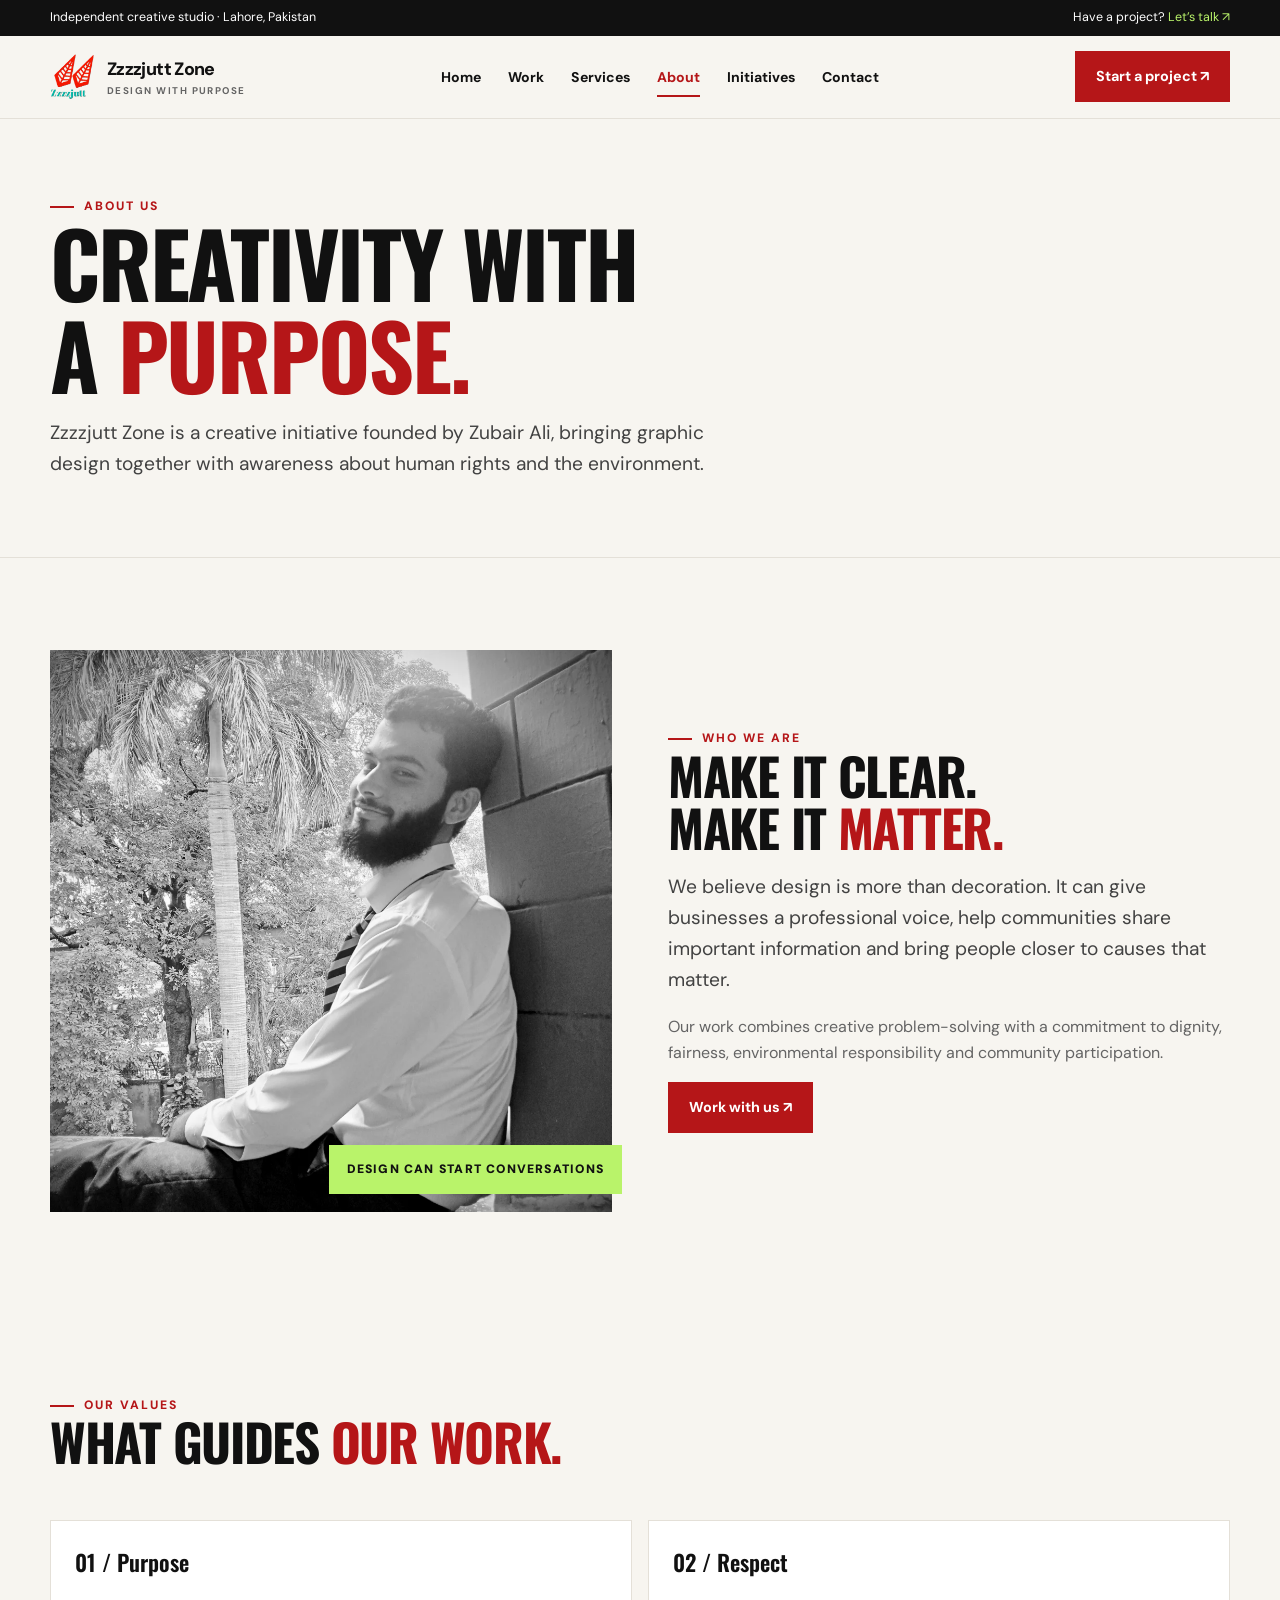
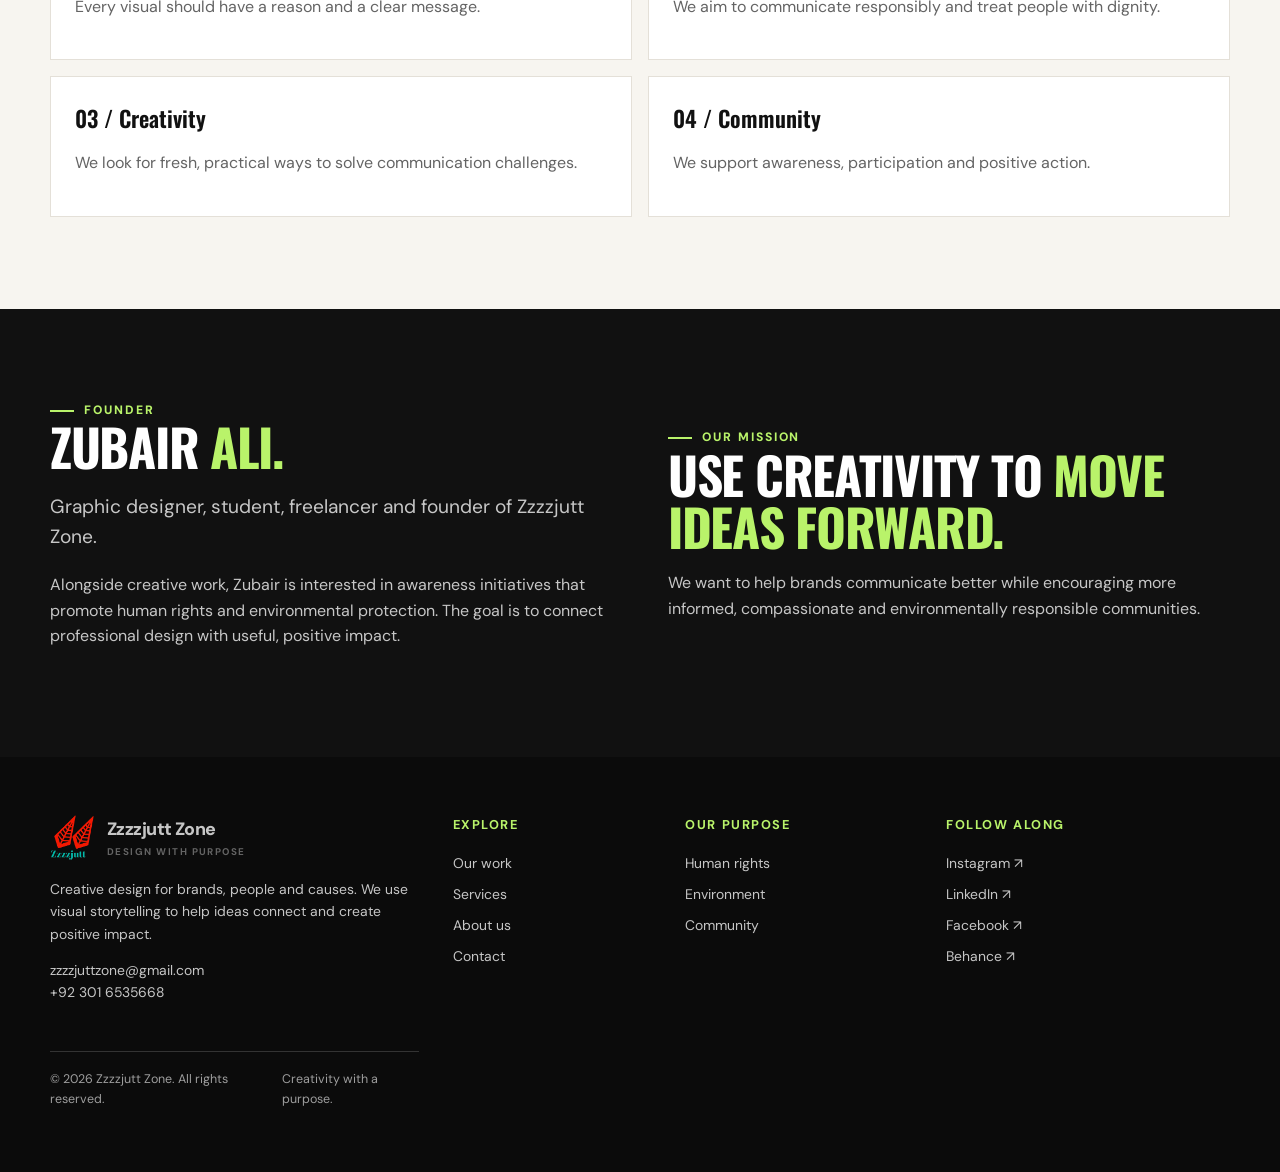
==== about.html @ 193075d6 "portfolio done" ====
<!doctype html>
<html lang="en">

<head>
    <meta charset="utf-8">
    <meta name="viewport" content="width=device-width,initial-scale=1">
    <meta name="description"
        content="Learn about Zzzzjutt Zone, founded by Zubair Ali, combining creative design with human rights and environmental awareness.">
    <meta name="theme-color" content="#F7F5F0">
    <title>About | Zzzzjutt Zone</title>
    <link rel="stylesheet" href="style.css">
    <link rel="shortcut icon" href="Assets/Branding and designs/logo.png" type="image/x-icon">
</head>

<body>
    <div class="topline">
        <div class="wrap"><span>Independent creative studio · Lahore, Pakistan</span><span class="top-right">Have a
                project? <a href="contact.html">Let’s talk ↗</a></span></div>
    </div>
    <header>
        <div class="wrap nav"><a class="brand" href="index.html"><img src="Assets/Branding and designs/logo.png"
                    alt="Zzzzjutt Zone logo" onerror="this.style.display='none'"><span>Zzzzjutt Zone<small>Design with
                        purpose</small></span></a><button class="menu-toggle" aria-label="Toggle navigation"
                aria-expanded="false">☰</button>
            <nav class="navlinks" aria-label="Main navigation"><a class="" href="index.html">Home</a><a class=""
                    href="work.html">Work</a><a class="" href="services.html">Services</a><a class="active"
                    href="about.html">About</a><a class="" href="initiatives.html">Initiatives</a><a class=""
                    href="contact.html">Contact</a></nav><a class="nav-cta" href="contact.html">Start a project ↗</a>
        </div>
    </header>
    <main>
        <section class="page-hero">
            <div class="wrap">
                <div class="eyebrow">About us</div>
                <h1>Creativity with<br>a <span class="red">purpose.</span></h1>
                <p class="lead">Zzzzjutt Zone is a creative initiative founded by Zubair Ali, bringing graphic design
                    together with awareness about human rights and the environment.</p>
            </div>
        </section>
        <section class="section">
            <div class="wrap split">
                <div class="feature-image"><img src="Assets/Founder/zubair-ali.jpg"
                        alt="Zubair Ali, founder of Zzzzjutt Zone"
                        style="object-position:center 35%;filter:grayscale(100%)"
                        onerror="this.src='https://images.unsplash.com/photo-1519389950473-47ba0277781c?auto=format&fit=crop&w=1000&q=85'"><span
                        class="label">Design can start conversations</span></div>
                <div>
                    <div class="eyebrow">Who we are</div>
                    <h2>Make it clear.<br>Make it <span class="red">matter.</span></h2>
                    <p class="lead">We believe design is more than decoration. It can give businesses a professional
                        voice, help communities share important information and bring people closer to causes that
                        matter.</p>
                    <p class="muted">Our work combines creative problem-solving with a commitment to dignity, fairness,
                        environmental responsibility and community participation.</p><a class="btn"
                        href="contact.html">Work with us ↗</a>
                </div>
            </div>
        </section>
        <section class="section">
            <div class="wrap">
                <div class="section-head">
                    <div>
                        <div class="eyebrow">Our values</div>
                        <h2>What guides <span class="red">our work.</span></h2>
                    </div>
                </div>
                <div class="about-values">
                    <div class="value-card"><b>01 / Purpose</b>
                        <p class="muted">Every visual should have a reason and a clear message.</p>
                    </div>
                    <div class="value-card"><b>02 / Respect</b>
                        <p class="muted">We aim to communicate responsibly and treat people with dignity.</p>
                    </div>
                    <div class="value-card"><b>03 / Creativity</b>
                        <p class="muted">We look for fresh, practical ways to solve communication challenges.</p>
                    </div>
                    <div class="value-card"><b>04 / Community</b>
                        <p class="muted">We support awareness, participation and positive action.</p>
                    </div>
                </div>
            </div>
        </section>
        <section class="section dark-section">
            <div class="wrap split">
                <div>
                    <div class="eyebrow">Founder</div>
                    <h2>Zubair <span style="color:var(--lime)">Ali.</span></h2>
                    <p class="lead">Graphic designer, student, freelancer and founder of Zzzzjutt Zone.</p>
                    <p class="muted">Alongside creative work, Zubair is interested in awareness initiatives that promote
                        human rights and environmental protection. The goal is to connect professional design with
                        useful, positive impact.</p>
                </div>
                <div>
                    <div class="eyebrow">Our mission</div>
                    <h2>Use creativity to <span style="color:var(--lime)">move ideas forward.</span></h2>
                    <p class="muted">We want to help brands communicate better while encouraging more informed,
                        compassionate and environmentally responsible communities.</p>
                </div>
            </div>
        </section>
    </main>
    <footer class="footer">
        <div class="wrap">
            <div class="footer-grid">
                <div><a class="brand" href="index.html"><img src="Assets/Branding and designs/logo.png" alt=""
                            onerror="this.style.display='none'"><span>Zzzzjutt Zone<small>Design with
                                purpose</small></span></a>
                    <p>Creative design for brands, people and causes. We use visual storytelling to help ideas connect
                        and create positive impact.</p>
                    <p><a href="mailto:zzzzjuttzone@gmail.com">zzzzjuttzone@gmail.com</a><br><a
                            href="tel:+923016535668">+92 301 6535668</a></p>
                </div>
                <div>
                    <h4>Explore</h4>
                    <div class="footer-links"><a href="work.html">Our work</a><a href="services.html">Services</a><a
                            href="about.html">About us</a><a href="contact.html">Contact</a></div>
                </div>
                <div>
                    <h4>Our purpose</h4>
                    <div class="footer-links"><a href="initiatives.html">Human rights</a><a
                            href="initiatives.html#environment">Environment</a><a
                            href="initiatives.html#community">Community</a></div>
                </div>
                <div>
                    <h4>Follow along</h4>
                    <div class="footer-links">
                        <a href="https://www.instagram.com/zzzzjut1zone/" target="_blank" rel="noopener">Instagram ↗</a>
                        <a href="https://www.linkedin.com/company/zzzzjutt-zone/posts/?feedView=all" target="_blank"
                            rel="noopener">LinkedIn ↗</a>
                        <a href="https://www.facebook.com/p/Zzzzjutt-Zone-61571597091619/" target="_blank"
                            rel="noopener">Facebook ↗</a>
                        <a href="https://www.behance.net/zubairjutt12/projects" target="_blank" rel="noopener">Behance
                            ↗</a>
                    </div>
                </div>
                <div class="copyright"><span>© <span data-year></span> Zzzzjutt Zone. All rights
                        reserved.</span><span>Creativity with a purpose.</span></div>
            </div>
    </footer>
    <script src="script.js"></script>
</body>

</html>
---- style.css ----
@import url('https://fonts.googleapis.com/css2?family=DM+Sans:wght@400;500;600;700&family=Oswald:wght@400;500;600;700&display=swap');

:root {
  --red: #B51618;
  --red-dark: #7D0D0E;
  --ink: #111;
  --paper: #F7F5F0;
  --white: #fff;
  --muted: #646464;
  --line: #E4E0D8;
  --lime: #B9F36A;
  --max: 1180px;
  --radius: 18px
}

* {
  box-sizing: border-box
}

html {
  scroll-behavior: smooth
}

body {
  margin: 0;
  background: var(--paper);
  color: var(--ink);
  font-family: 'DM Sans', sans-serif;
  line-height: 1.6
}

img {
  max-width: 100%;
  display: block
}

a {
  color: inherit;
  text-decoration: none
}

button,
input,
textarea,
select {
  font: inherit
}

.wrap {
  width: min(var(--max), calc(100% - 44px));
  margin: auto
}

.topline {
  background: var(--ink);
  color: white;
  font-size: .78rem;
  padding: 8px 0
}

.topline .wrap {
  display: flex;
  justify-content: space-between;
  gap: 16px
}

.topline a {
  color: var(--lime)
}

header {
  position: sticky;
  top: 0;
  z-index: 20;
  background: rgba(247, 245, 240, .94);
  backdrop-filter: blur(12px);
  border-bottom: 1px solid var(--line)
}

.nav {
  min-height: 82px;
  display: flex;
  align-items: center;
  justify-content: space-between;
  gap: 24px
}

.brand {
  display: flex;
  align-items: center;
  gap: 12px;
  font-weight: 800;
  letter-spacing: -.04em
}

.brand img {
  width: 45px;
  height: 45px;
  object-fit: contain
}

.brand span {
  font-size: 1.12rem
}

.brand small {
  display: block;
  font-size: .61rem;
  letter-spacing: .15em;
  color: var(--muted);
  font-weight: 700;
  text-transform: uppercase
}

.navlinks {
  display: flex;
  align-items: center;
  gap: 27px;
  font-size: .88rem;
  font-weight: 700
}

.navlinks a {
  position: relative
}

.navlinks a:hover,
.navlinks a.active {
  color: var(--red)
}

.navlinks a.active:after {
  content: '';
  height: 2px;
  background: var(--red);
  position: absolute;
  left: 0;
  right: 0;
  bottom: -9px
}

.nav-cta,
.btn {
  display: inline-flex;
  align-items: center;
  justify-content: center;
  gap: 10px;
  background: var(--red);
  color: white;
  padding: 13px 20px;
  border: 1px solid var(--red);
  font-weight: 700;
  font-size: .9rem;
  transition: .2s;
  cursor: pointer
}

.nav-cta:hover,
.btn:hover {
  background: var(--red-dark);
  transform: translateY(-2px)
}

.btn.dark {
  background: var(--ink);
  border-color: var(--ink)
}

.btn.outline {
  background: transparent;
  color: var(--ink);
  border-color: var(--ink)
}

.btn.outline:hover {
  background: var(--ink);
  color: white
}

.menu-toggle {
  display: none;
  background: none;
  border: 0;
  font-size: 1.7rem;
  cursor: pointer
}

.eyebrow {
  font-size: .76rem;
  letter-spacing: .16em;
  text-transform: uppercase;
  font-weight: 800;
  color: var(--red);
  display: flex;
  align-items: center;
  gap: 10px
}

.eyebrow:before {
  content: '';
  height: 2px;
  width: 24px;
  background: currentColor
}

h1,
h2,
h3 {
  font-family: 'Oswald', sans-serif;
  text-transform: uppercase;
  line-height: 1.02;
  letter-spacing: -.025em;
  margin: 0 0 18px
}

h1 {
  font-size: clamp(3.2rem, 7vw, 6.8rem)
}

h2 {
  font-size: clamp(2.3rem, 4vw, 4.2rem)
}

h3 {
  font-size: 1.55rem
}

.red {
  color: var(--red)
}

.lead {
  font-size: clamp(1.05rem, 1.5vw, 1.22rem);
  color: #424242;
  max-width: 650px
}

.muted {
  color: var(--muted)
}

.section {
  padding: 92px 0
}

.section-head {
  display: flex;
  align-items: end;
  justify-content: space-between;
  gap: 28px;
  margin-bottom: 34px
}

.section-head p {
  max-width: 430px;
  margin: 0;
  color: var(--muted)
}

.hero {
  padding: 76px 0 78px;
  overflow: hidden
}

.hero-grid {
  display: grid;
  grid-template-columns: 1.02fr .98fr;
  gap: 48px;
  align-items: center
}

.hero h1 {
  margin: 22px 0
}

.hero h1 span {
  color: var(--red)
}

.hero-actions {
  display: flex;
  gap: 12px;
  flex-wrap: wrap;
  margin: 28px 0
}

.micro-proof {
  display: flex;
  gap: 18px;
  align-items: center;
  font-size: .82rem;
  color: var(--muted);
  margin-top: 28px
}

.micro-proof strong {
  color: var(--ink)
}

.hero-art {
  position: relative;
  min-height: 490px;
  background: #e7e0d5;
  overflow: hidden;
  border-radius: 4px
}

.hero-art img {
  width: 100%;
  height: 100%;
  min-height: 490px;
  object-fit: cover
}

.hero-art:after {
  content: 'CREATIVITY WITH A PURPOSE';
  position: absolute;
  bottom: 22px;
  left: 22px;
  background: var(--lime);
  padding: 10px 14px;
  font-size: .7rem;
  font-weight: 900;
  letter-spacing: .12em
}

.hero-stamp {
  position: absolute;
  right: -8px;
  top: 30px;
  background: var(--red);
  color: white;
  padding: 18px 22px;
  font-family: 'Oswald';
  font-size: 1.25rem;
  transform: rotate(4deg);
  z-index: 2
}

.stats {
  background: var(--ink);
  color: white;
  padding: 27px 0
}

.stats-grid {
  display: grid;
  grid-template-columns: repeat(4, 1fr);
  gap: 20px
}

.stat {
  border-right: 1px solid #444;
  padding: 4px 22px
}

.stat:first-child {
  padding-left: 0
}

.stat:last-child {
  border: 0
}

.stat strong {
  font: 600 2.2rem 'Oswald';
  display: block;
  color: var(--lime)
}

.stat span {
  font-size: .8rem;
  color: #d3d3d3
}

.cards {
  display: grid;
  grid-template-columns: repeat(3, 1fr);
  gap: 20px
}

.project-card {
  background: white;
  border: 1px solid var(--line);
  transition: .25s;
  overflow: hidden
}

.project-card:hover {
  transform: translateY(-5px);
  box-shadow: 0 14px 35px #11111112
}

.project-image {
  height: 250px;
  background: #e5dfd5;
  overflow: hidden
}

.project-image img {
  height: 100%;
  width: 100%;
  object-fit: cover;
  transition: transform .5s
}

.project-card:hover img {
  transform: scale(1.04)
}

.project-info {
  padding: 22px
}

.project-info .tag {
  font-size: .7rem;
  letter-spacing: .12em;
  text-transform: uppercase;
  color: var(--red);
  font-weight: 800
}

.project-info h3 {
  margin: 10px 0
}

.text-link {
  display: inline-flex;
  align-items: center;
  gap: 8px;
  font-size: .87rem;
  font-weight: 800;
  margin-top: 12px
}

.text-link:hover {
  color: var(--red)
}

.split {
  display: grid;
  grid-template-columns: 1fr 1fr;
  gap: 56px;
  align-items: center
}

.feature-image {
  min-height: 400px;
  background: #e4ddd2;
  position: relative
}

.feature-image img {
  width: 100%;
  height: 100%;
  min-height: 400px;
  object-fit: cover
}

.feature-image .label {
  position: absolute;
  bottom: 18px;
  right: -10px;
  background: var(--lime);
  padding: 15px 18px;
  font-weight: 900;
  font-size: .76rem;
  text-transform: uppercase;
  letter-spacing: .1em
}

.checklist {
  padding: 0;
  list-style: none;
  margin: 25px 0
}

.checklist li {
  padding: 12px 0;
  border-bottom: 1px solid var(--line);
  display: flex;
  gap: 12px
}

.checklist li:before {
  content: '↗';
  color: var(--red);
  font-weight: 900
}

.dark-section {
  background: var(--ink);
  color: white
}

.dark-section .muted,
.dark-section .lead {
  color: #c7c7c7
}

.dark-section .eyebrow {
  color: var(--lime)
}

.service-grid {
  display: grid;
  grid-template-columns: repeat(3, 1fr);
  gap: 1px;
  background: #393939;
  border: 1px solid #393939
}

.service {
  background: var(--ink);
  padding: 30px;
  min-height: 230px
}

.service .number {
  color: var(--lime);
  font-size: .78rem;
  font-weight: 800
}

.service h3 {
  margin-top: 30px
}

.service p {
  color: #c7c7c7;
  font-size: .93rem
}

.banner {
  background: var(--red);
  color: white;
  padding: 55px 0
}

.banner-inner {
  display: flex;
  align-items: center;
  justify-content: space-between;
  gap: 30px
}

.banner h2 {
  max-width: 740px;
  margin: 0
}

.banner .btn {
  background: white;
  color: var(--ink);
  border-color: white;
  flex-shrink: 0
}

.page-hero {
  padding: 78px 0 58px;
  border-bottom: 1px solid var(--line)
}

.page-hero h1 {
  max-width: 950px
}

.page-hero p {
  max-width: 680px
}

.filters {
  display: flex;
  gap: 9px;
  flex-wrap: wrap;
  margin: 20px 0 30px
}

.filter-btn {
  border: 1px solid var(--line);
  background: transparent;
  padding: 9px 15px;
  cursor: pointer;
  font-size: .82rem;
  font-weight: 700
}

.filter-btn.active,
.filter-btn:hover {
  background: var(--ink);
  border-color: var(--ink);
  color: white
}

.project-card[hidden] {
  display: none
}

.about-values {
  display: grid;
  grid-template-columns: repeat(2, 1fr);
  gap: 16px
}

.value-card {
  padding: 24px;
  border: 1px solid var(--line);
  background: white
}

.value-card b {
  font: 600 1.4rem 'Oswald';
  display: block;
  margin-bottom: 8px
}

.initiative-grid {
  display: grid;
  grid-template-columns: 1fr 1fr;
  gap: 20px
}

.initiative {
  padding: 34px;
  background: white;
  border: 1px solid var(--line)
}

.initiative .iconbox {
  width: 48px;
  height: 48px;
  background: var(--lime);
  display: grid;
  place-items: center;
  font-size: 1.35rem;
  margin-bottom: 24px
}

.contact-grid {
  display: grid;
  grid-template-columns: .8fr 1.2fr;
  gap: 44px
}

.contact-item {
  padding: 18px 0;
  border-bottom: 1px solid var(--line)
}

.contact-item small {
  display: block;
  text-transform: uppercase;
  letter-spacing: .12em;
  color: var(--muted);
  font-weight: 800;
  font-size: .7rem
}

.contact-item a {
  font-weight: 700
}

.form {
  background: white;
  border: 1px solid var(--line);
  padding: 30px
}

.form-row {
  display: grid;
  grid-template-columns: 1fr 1fr;
  gap: 15px
}

.field {
  margin-bottom: 16px
}

.field label {
  display: block;
  font-size: .8rem;
  font-weight: 800;
  margin-bottom: 7px
}

.field input,
.field select,
.field textarea {
  width: 100%;
  padding: 13px 14px;
  border: 1px solid var(--line);
  background: #fbfaf7;
  outline: none
}

.field input:focus,
.field select:focus,
.field textarea:focus {
  border-color: var(--red)
}

.field textarea {
  min-height: 140px;
  resize: vertical
}

.form-note {
  font-size: .8rem;
  color: var(--muted)
}

.faq {
  border-top: 1px solid var(--line)
}

.faq details {
  padding: 20px 0;
  border-bottom: 1px solid var(--line)
}

.faq summary {
  font-weight: 800;
  cursor: pointer
}

.faq details p {
  color: var(--muted);
  max-width: 800px
}

.footer {
  background: #0b0b0b;
  color: white;
  padding: 58px 0 20px
}

.footer-grid {
  display: grid;
  grid-template-columns: 1.3fr .7fr .8fr 1fr;
  gap: 34px;
  padding-bottom: 42px
}

.footer .brand {
  margin-bottom: 18px
}

.footer p,
.footer a {
  color: #c6c6c6;
  font-size: .87rem
}

.footer h4 {
  margin: 0 0 16px;
  font-size: .8rem;
  letter-spacing: .12em;
  text-transform: uppercase;
  color: var(--lime)
}

.footer-links {
  display: grid;
  gap: 9px
}

.footer a:hover {
  color: white
}

.copyright {
  border-top: 1px solid #333;
  padding-top: 18px;
  display: flex;
  justify-content: space-between;
  gap: 18px;
  color: #9e9e9e;
  font-size: .78rem
}

.notice {
  display: none;
  margin-top: 15px;
  padding: 12px;
  background: #edf8df;
  border: 1px solid #cbe7a9;
  font-size: .85rem
}

.notice.show {
  display: block
}

.reveal {
  animation: rise .65s ease both
}

@keyframes rise {
  from {
    opacity: 0;
    transform: translateY(14px)
  }

  to {
    opacity: 1;
    transform: translateY(0)
  }
}

@media(max-width:900px) {
  .navlinks {
    gap: 15px
  }

  .hero-grid,
  .split,
  .contact-grid {
    grid-template-columns: 1fr
  }

  .hero-art,
  .hero-art img {
    min-height: 380px
  }

  .cards {
    grid-template-columns: repeat(2, 1fr)
  }

  .footer-grid {
    grid-template-columns: repeat(2, 1fr)
  }

  .service-grid {
    grid-template-columns: repeat(2, 1fr)
  }
}

@media(max-width:680px) {
  .wrap {
    width: min(100% - 30px, var(--max))
  }

  .topline .wrap {
    justify-content: center
  }

  .topline .top-right {
    display: none
  }

  .nav {
    min-height: 70px
  }

  .menu-toggle {
    display: block
  }

  .nav-cta {
    display: none
  }

  .navlinks {
    display: none;
    position: absolute;
    top: 70px;
    left: 0;
    right: 0;
    background: var(--paper);
    padding: 18px 22px 24px;
    border-bottom: 1px solid var(--line);
    flex-direction: column;
    align-items: stretch;
    gap: 18px
  }

  .navlinks.open {
    display: flex
  }

  .navlinks a.active:after {
    display: none
  }

  .hero {
    padding: 50px 0
  }

  .hero h1 {
    font-size: clamp(3rem, 15vw, 5rem)
  }

  .hero-art,
  .hero-art img {
    min-height: 310px
  }

  .section {
    padding: 65px 0
  }

  .section-head,
  .banner-inner {
    align-items: flex-start;
    flex-direction: column
  }

  .stats-grid {
    grid-template-columns: repeat(2, 1fr);
    gap: 20px
  }

  .stat {
    padding: 0 12px;
    border: 0
  }

  .stat:first-child {
    padding-left: 12px
  }

  .cards,
  .service-grid,
  .initiative-grid,
  .about-values {
    grid-template-columns: 1fr
  }

  .project-image {
    height: 230px
  }

  .page-hero {
    padding: 55px 0 40px
  }

  .form-row {
    grid-template-columns: 1fr;
    gap: 0
  }

  .form {
    padding: 20px
  }

  .footer-grid {
    grid-template-columns: 1fr 1fr;
    gap: 26px
  }

  .footer-grid>div:first-child {
    grid-column: 1/-1
  }

  .copyright {
    flex-direction: column
  }

  .feature-image,
  .feature-image img {
    min-height: 310px
  }
}


/* Custom Zzzzjutt Zone scrollbar — red, ink and cream */
html {
  scrollbar-width: thin;
  scrollbar-color: #B51618 #E8E3DA;
}

html::-webkit-scrollbar {
  width: 12px;
}

html::-webkit-scrollbar-track {
  background: #E8E3DA;
  border-left: 1px solid #D8D1C5;
}

html::-webkit-scrollbar-thumb {
  background: linear-gradient(180deg, #D82B2E 0%, #B51618 55%, #7D0D0E 100%);
  border: 3px solid #E8E3DA;
  border-radius: 999px;
  min-height: 42px;
}

html::-webkit-scrollbar-thumb:hover {
  background: linear-gradient(180deg, #111111 0%, #B51618 100%);
}

html::-webkit-scrollbar-corner {
  background: #E8E3DA;
}


/* Simple single red swipe only when leaving a page */
#page-transition {
  position: fixed;
  inset: 0;
  z-index: 100000;
  pointer-events: none;
  background: var(--red, #B51618);
  transform: translateY(101%);
  visibility: hidden;
}

#page-transition::before {
  content: "ZZZJUTT ZONE";
  position: absolute;
  left: clamp(22px, 7vw, 100px);
  bottom: clamp(24px, 7vh, 80px);
  color: #F7F5F0;
  font-family: 'Oswald', sans-serif;
  font-weight: 700;
  letter-spacing: .08em;
  font-size: clamp(1.2rem, 3vw, 2.6rem);
}

#page-transition.is-leaving {
  visibility: visible;
  animation: simplePageSwipe .26s ease-in forwards;
}

@keyframes simplePageSwipe {
  from {
    transform: translateY(101%)
  }

  to {
    transform: translateY(0)
  }
}

@media(prefers-reduced-motion:reduce) {
  #page-transition {
    animation: none !important;
    transition: none !important
  }
}

/* Professional designs portfolio gallery */
.professional-design-grid {
  align-items: stretch
}

.professional-design-image {
  height: 290px;
  background: #eee8df;
  display: flex;
  align-items: center;
  justify-content: center
}

.professional-design-image img {
  width: 100%;
  height: 100%;
  object-fit: contain;
  background: #f4f0e9;
  padding: 8px
}

.professional-design-grid .project-card {
  display: flex;
  flex-direction: column
}

.professional-design-grid .project-info {
  flex: 1
}

@media(max-width:680px) {
  .professional-design-image {
    height: 260px
  }
}
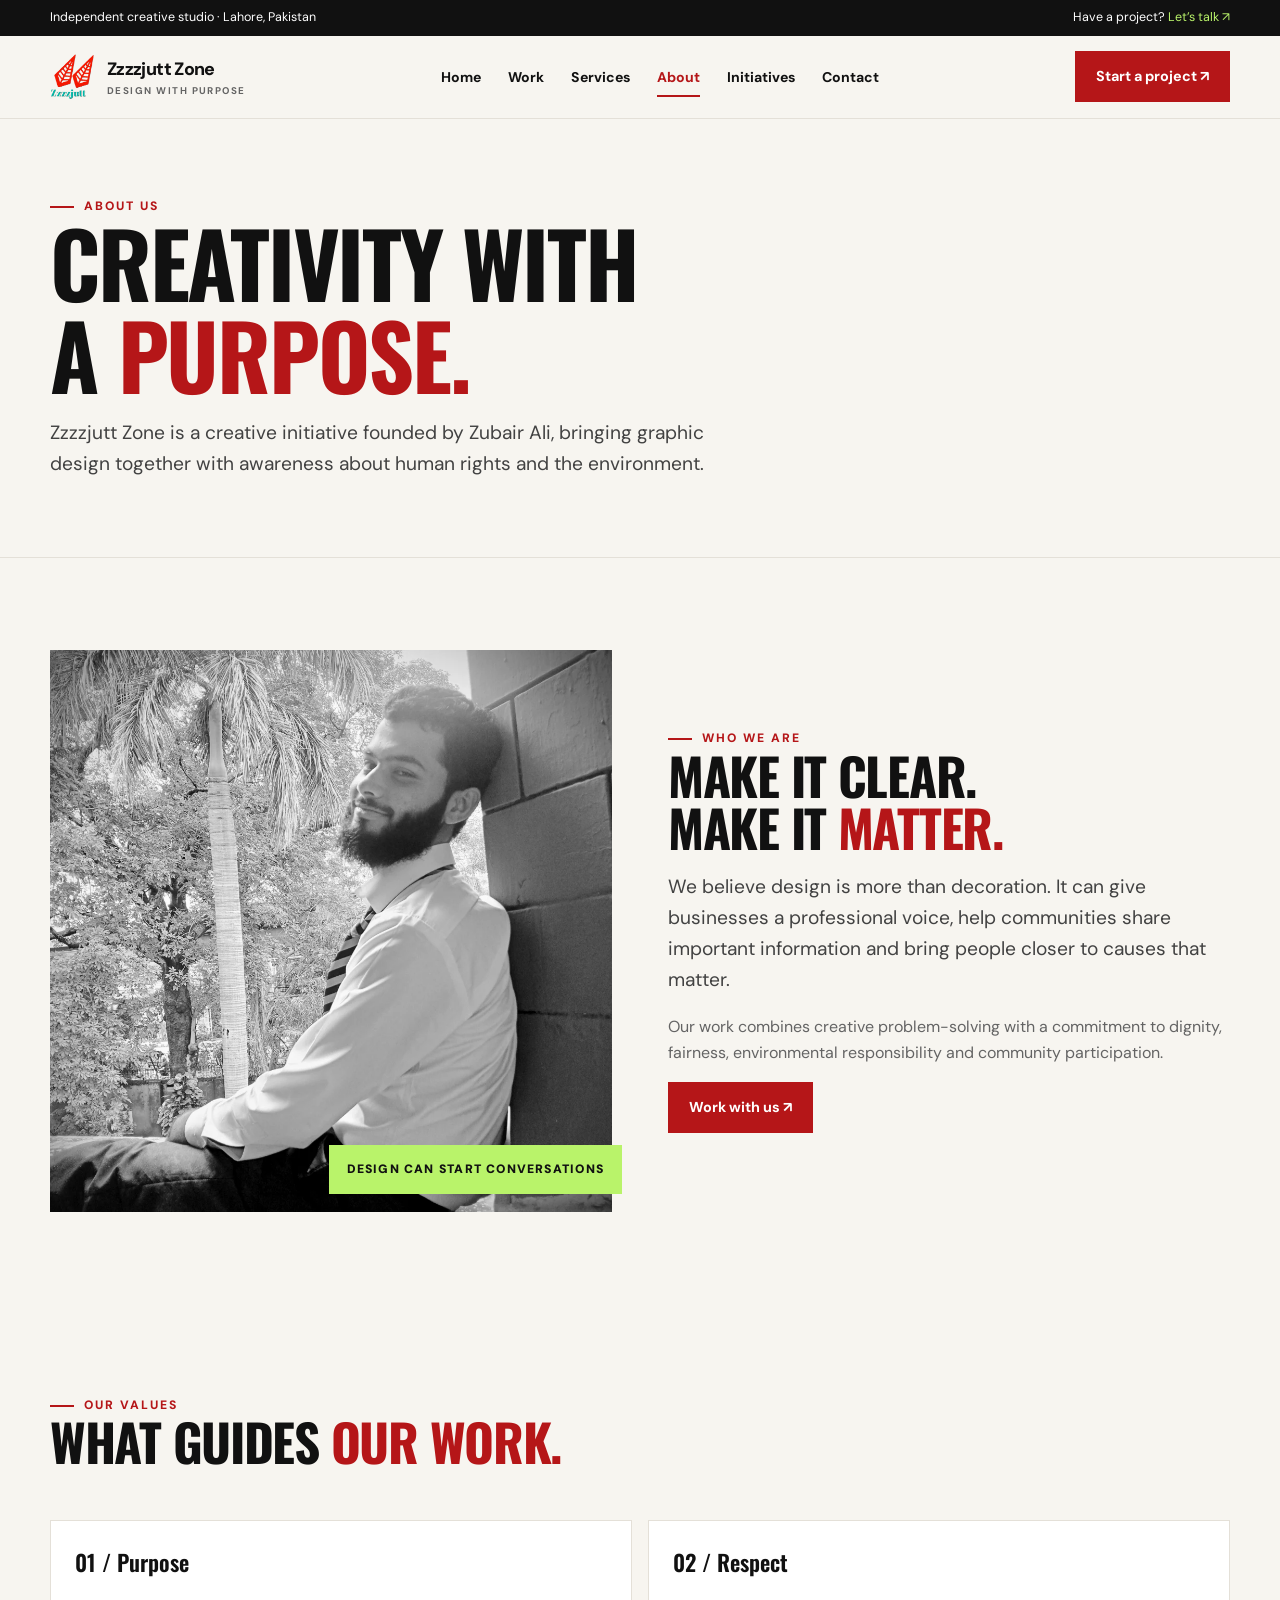
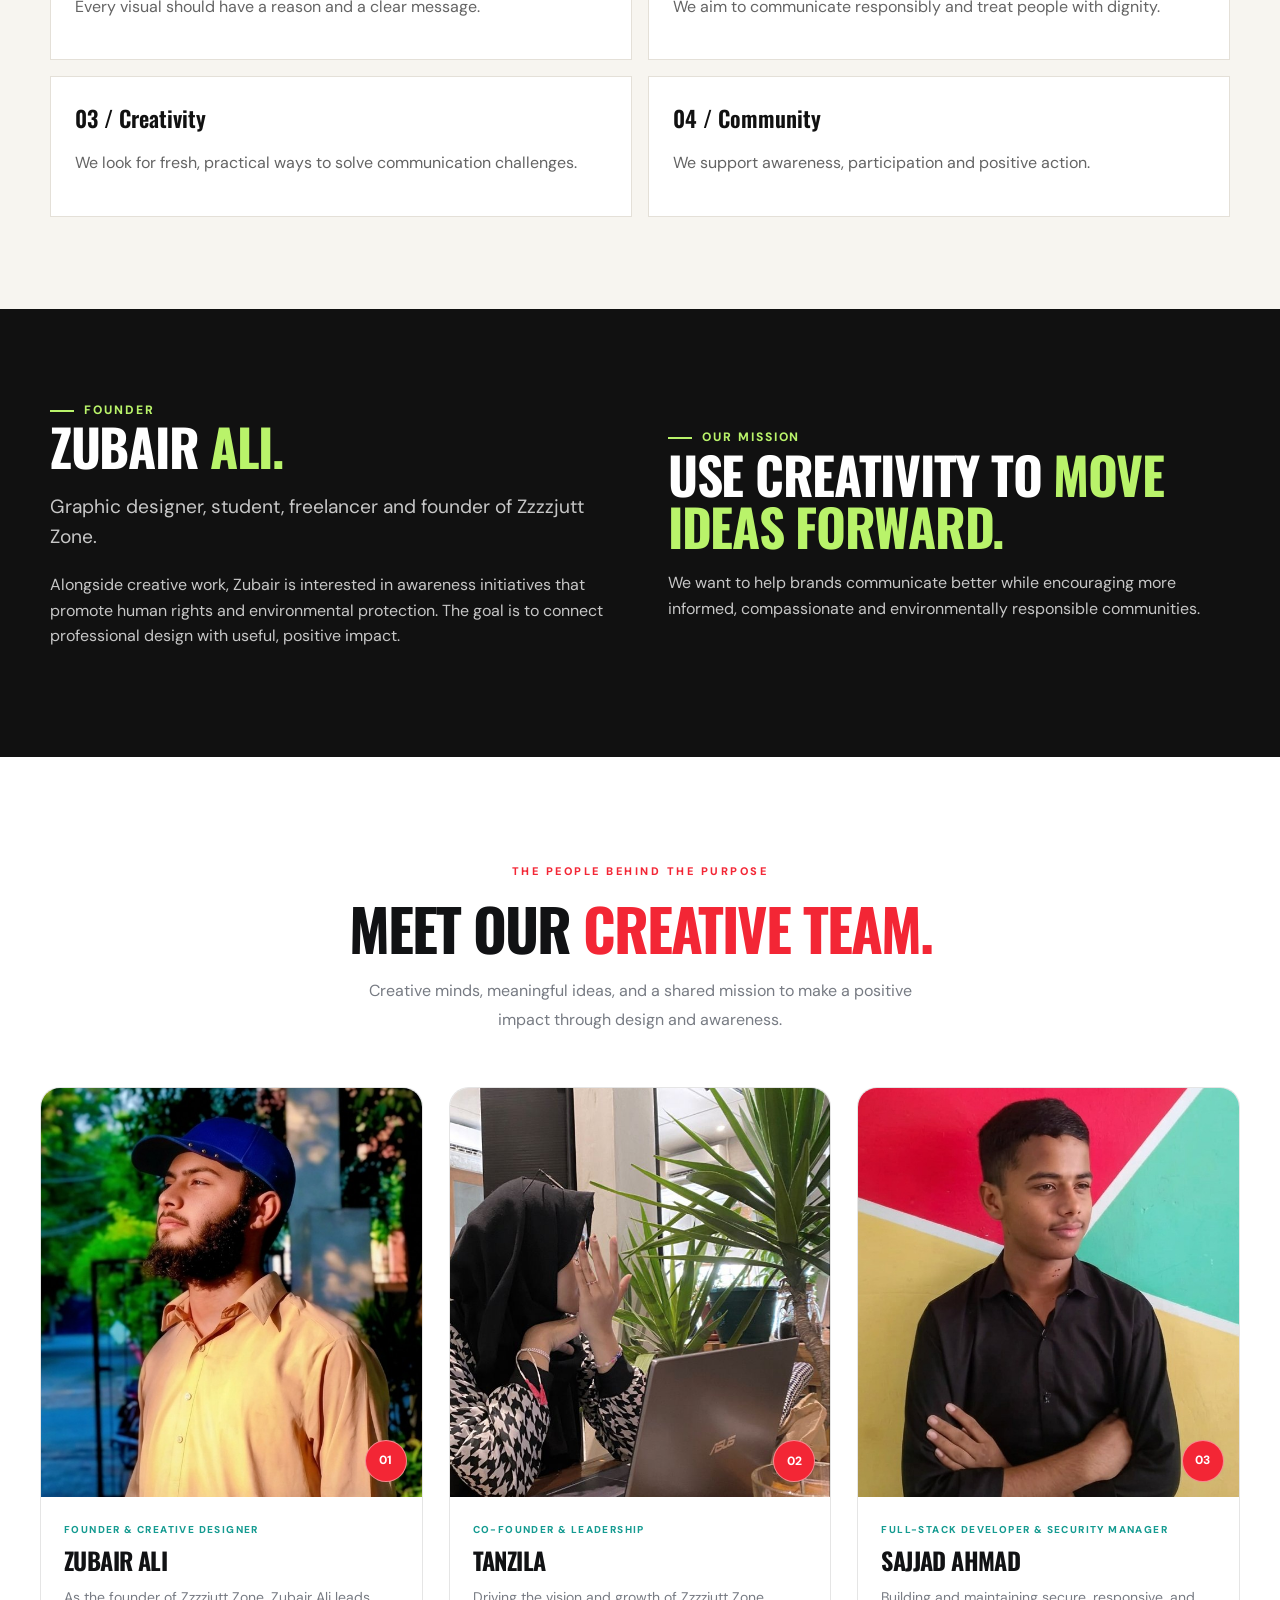
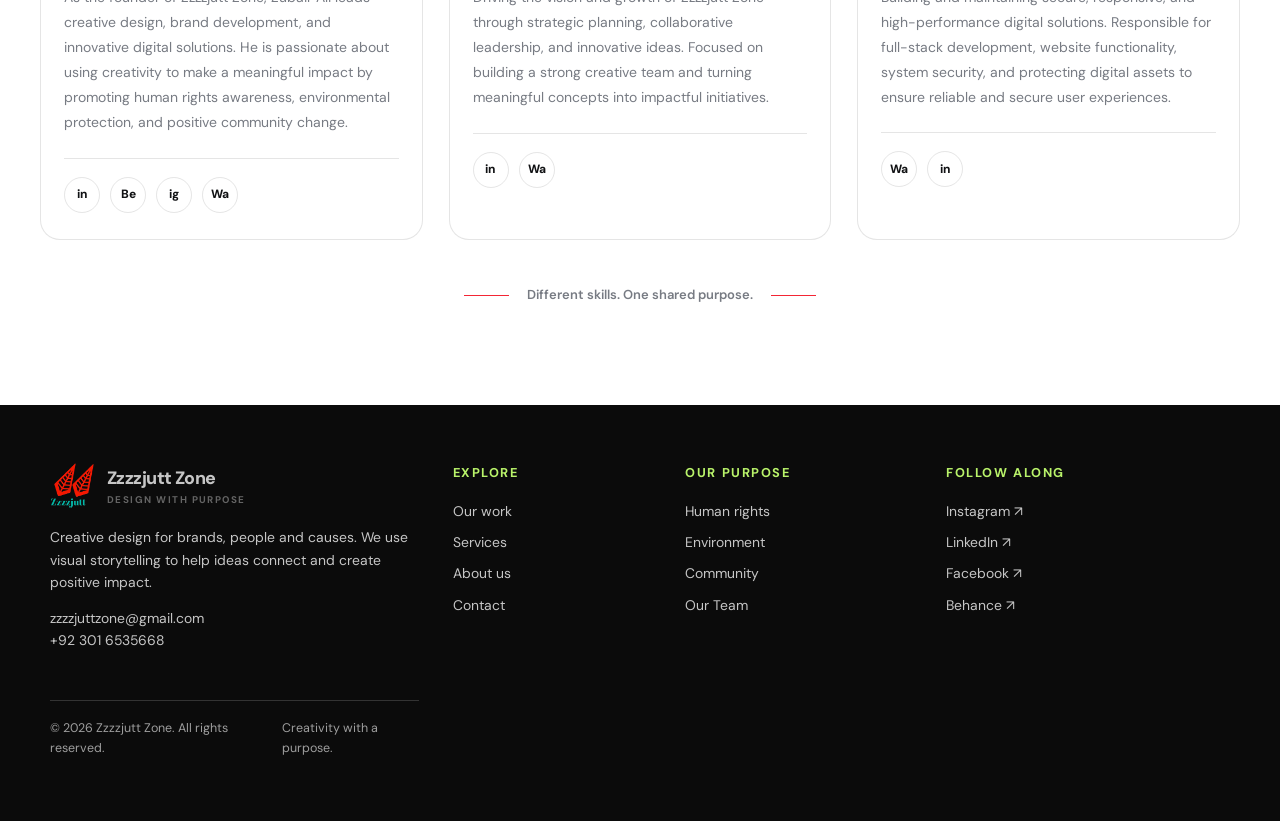
==== commit 3d320bb0: "Refactor code structure for improved readability and maintainability" ====
--- a/about.html
+++ b/about.html
@@ -15,7 +15,7 @@
 <body>
     <div class="topline">
         <div class="wrap"><span>Independent creative studio · Lahore, Pakistan</span><span class="top-right">Have a
-                project? <a href="contact.html">Let’s talk ↗</a></span></div>
+                project? <a href="https://wa.me/03016535668" target="_blank">Let’s talk ↗</a></span></div>
     </div>
     <header>
         <div class="wrap nav"><a class="brand" href="index.html"><img src="Assets/Branding and designs/logo.png"
@@ -98,6 +98,119 @@
                 </div>
             </div>
         </section>
+
+
+        <!-- TEAM SECTION START -->
+        <section class="team-section" id="our-team">
+            <div class="team-container">
+
+                <div class="team-heading">
+                    <span class="team-eyebrow">THE PEOPLE BEHIND THE PURPOSE</span>
+                    <h2>Meet Our <span>Creative Team.</span></h2>
+                    <p>
+                        Creative minds, meaningful ideas, and a shared mission
+                        to make a positive impact through design and awareness.
+                    </p>
+                </div>
+
+                <div class="team-grid">
+
+                    <!-- TEAM MEMBER 1 -->
+                    <article class="team-card">
+                        <div class="team-photo">
+                            <img src="Assets/Founder/zubair-ali team pic1.jpg"
+                                alt="Zubair Ali - Founder of Zzzzjutt Zone" loading="lazy">
+                            <span class="team-number">01</span>
+                        </div>
+
+                        <div class="team-info">
+                            <span class="team-role">FOUNDER & CREATIVE DESIGNER</span>
+                            <h3>Zubair Ali</h3>
+                            <p>
+                                As the founder of Zzzzjutt Zone, Zubair Ali leads creative design, brand development,
+                                and innovative digital solutions. He is passionate about using creativity to make a
+                                meaningful impact by promoting human rights awareness, environmental protection, and
+                                positive community change.
+                            </p>
+
+                            <div class="team-socials">
+                                <a href="https://www.linkedin.com/company/zzzzjutt-zone/posts/?feedView=all"
+                                    target="_blank" rel="noopener noreferrer"
+                                    aria-label="Zzzzjutt Zone on LinkedIn">in</a>
+                                <a href="https://www.behance.net/zubairjutt12/projects" target="_blank"
+                                    rel="noopener noreferrer" aria-label="Zubair Ali on Behance">Be</a>
+                                <a href="https://www.instagram.com/zzzzjut1zone/" target="_blank"
+                                    rel="noopener noreferrer" aria-label="Zubair Ali on Behance">ig</a>
+                                <a href="https://wa.me/03016535668" target="_blank" rel="noopener noreferrer"
+                                    aria-label="Zubair Ali on Behance">Wa</a>
+
+                            </div>
+                        </div>
+                    </article>
+
+                    <!-- TEAM MEMBER 2 -->
+                    <article class="team-card">
+                        <div class="team-photo">
+                            <img src="Assets/Founder/girl dp for tanzila.jpg" alt="Tanzila" loading="lazy">
+                            <span class="team-number">02</span>
+                        </div>
+
+                        <div class="team-info">
+                            <span class="team-role">CO-FOUNDER & LEADERSHIP</span>
+                            <h3>TANZILA</h3>
+                            <p>
+                                Driving the vision and growth of Zzzzjutt Zone through strategic planning, collaborative
+                                leadership, and innovative ideas. Focused on building a strong creative team and turning
+                                meaningful concepts into impactful initiatives.
+                            </p>
+
+                            <div class="team-socials">
+                                <a href="https://www.linkedin.com/company/zzzzjutt-zone/posts/?feedView=all"
+                                    target="_blank" rel="noopener noreferrer"
+                                    aria-label="View creative portfolio">in</a>
+                                <a href="https://wa.me/03039384916" target="_blank" rel="noopener noreferrer"
+                                    aria-label="Sajjad Ahmad on whatsapp">Wa</a>
+                            </div>
+                        </div>
+                    </article>
+
+                    <!-- TEAM MEMBER 3 -->
+                    <article class="team-card">
+                        <div class="team-photo">
+                            <img src="Assets/Founder/sajjad-ahmad team pic.jpg" alt="SAJJAD AHMAD" loading="lazy">
+                            <span class="team-number">03</span>
+                        </div>
+
+                        <div class="team-info">
+                            <span class="team-role">FULL-STACK DEVELOPER & SECURITY MANAGER</span>
+                            <h3>SAJJAD AHMAD</h3>
+                            <p>
+                                Building and maintaining secure, responsive, and high-performance digital solutions.
+                                Responsible for full-stack development, website functionality, system security, and
+                                protecting digital assets to ensure reliable and secure user experiences.
+                            </p>
+
+                            <div class="team-socials">
+                                <a href="https://wa.me/03024921498" target="_blank" rel="noopener noreferrer"
+                                    aria-label="Sajjad Ahmad on whatsapp">Wa</a>
+                                <a href="https://www.linkedin.com/in/sajjady/?isSelfProfile=true" target="_blank"
+                                    rel="noopener noreferrer" aria-label="Sajjad Ahmad on LinkedIn">in</a>
+                            </div>
+                        </div>
+                    </article>
+
+                </div>
+
+                <div class="team-bottom">
+                    <span class="team-bottom-line"></span>
+                    <p>Different skills. One shared purpose.</p>
+                    <span class="team-bottom-line"></span>
+                </div>
+
+            </div>
+        </section>
+        <!-- TEAM SECTION END -->
+
     </main>
     <footer class="footer">
         <div class="wrap">
@@ -117,9 +230,12 @@
                 </div>
                 <div>
                     <h4>Our purpose</h4>
-                    <div class="footer-links"><a href="initiatives.html">Human rights</a><a
-                            href="initiatives.html#environment">Environment</a><a
-                            href="initiatives.html#community">Community</a></div>
+                    <div class="footer-links">
+                        <a href="initiatives.html">Human rights</a>
+                        <a href="initiatives.html#environment">Environment</a>
+                        <a href="initiatives.html#community">Community</a>
+                        <a href="about.html#our-team">Our Team</a>
+                    </div>
                 </div>
                 <div>
                     <h4>Follow along</h4>
--- a/style.css
+++ b/style.css
@@ -1074,4 +1074,288 @@
   .professional-design-image {
     height: 260px
   }
+}
+
+
+/* ================================
+   ZZZZJUTT ZONE — TEAM SECTION
+================================ */
+
+.team-section {
+  --team-red: #f32635;
+  --team-teal: #159b91;
+  --team-dark: #111214;
+  --team-muted: #777b83;
+  --team-border: rgba(127, 127, 127, 0.2);
+
+  padding: 100px 24px;
+  background: var(--background, #ffffff);
+  color: var(--foreground, #111214);
+  overflow: hidden;
+}
+
+.team-container {
+  width: 100%;
+  max-width: 1200px;
+  margin: 0 auto;
+}
+
+.team-heading {
+  max-width: 720px;
+  margin: 0 auto 52px;
+  text-align: center;
+}
+
+.team-eyebrow {
+  display: inline-block;
+  margin-bottom: 16px;
+  color: var(--team-red);
+  font-size: 11px;
+  font-weight: 800;
+  letter-spacing: 2.5px;
+}
+
+.team-heading h2 {
+  margin: 0 0 18px;
+  font-size: clamp(34px, 5vw, 58px);
+  line-height: 1.08;
+  letter-spacing: -2px;
+  font-weight: 800;
+}
+
+.team-heading h2 span {
+  color: var(--team-red);
+}
+
+.team-heading>p {
+  max-width: 580px;
+  margin: 0 auto;
+  color: var(--team-muted);
+  font-size: 16px;
+  line-height: 1.8;
+}
+
+.team-grid {
+  display: grid;
+  grid-template-columns: repeat(3, minmax(0, 1fr));
+  gap: 26px;
+  align-items: stretch;
+}
+
+.team-card {
+  min-width: 0;
+  overflow: hidden;
+  border: 1px solid var(--team-border);
+  border-radius: 20px;
+  background: var(--card-background, #ffffff);
+  transition:
+    transform 0.35s ease,
+    border-color 0.35s ease,
+    box-shadow 0.35s ease;
+}
+
+.team-card:hover {
+  transform: translateY(-9px);
+  border-color: var(--team-red);
+  box-shadow: 0 20px 45px rgba(0, 0, 0, 0.09);
+}
+
+.team-photo {
+  position: relative;
+  aspect-ratio: 4 / 4.3;
+  overflow: hidden;
+  background: #eeeeee;
+}
+
+.team-photo img {
+  display: block;
+  width: 100%;
+  height: 100%;
+  object-fit: cover;
+  object-position: center;
+  transition: transform 0.55s ease;
+}
+
+.team-card:hover .team-photo img {
+  transform: scale(1.06);
+}
+
+.team-number {
+  position: absolute;
+  right: 15px;
+  bottom: 15px;
+  display: grid;
+  width: 42px;
+  height: 42px;
+  place-items: center;
+  border: 1px solid rgba(255, 255, 255, 0.45);
+  border-radius: 50%;
+  background: var(--team-red);
+  color: #ffffff;
+  font-size: 12px;
+  font-weight: 800;
+}
+
+.team-info {
+  padding: 25px 23px 26px;
+}
+
+.team-role {
+  display: block;
+  margin-bottom: 10px;
+  color: var(--team-teal);
+  font-size: 10px;
+  font-weight: 800;
+  letter-spacing: 1.4px;
+  line-height: 1.6;
+}
+
+.team-info h3 {
+  margin: 0 0 12px;
+  font-size: 24px;
+  font-weight: 750;
+  letter-spacing: -0.6px;
+}
+
+.team-info>p {
+  min-height: 84px;
+  margin: 0;
+  color: var(--team-muted);
+  font-size: 14px;
+  line-height: 1.8;
+}
+
+.team-socials {
+  display: flex;
+  flex-wrap: wrap;
+  gap: 10px;
+  margin-top: 22px;
+  padding-top: 18px;
+  border-top: 1px solid var(--team-border);
+}
+
+.team-socials a {
+  display: inline-grid;
+  width: 36px;
+  height: 36px;
+  place-items: center;
+  border: 1px solid var(--team-border);
+  border-radius: 50%;
+  color: var(--foreground, #111214);
+  font-size: 12px;
+  font-weight: 800;
+  text-decoration: none;
+  transition:
+    background 0.25s ease,
+    color 0.25s ease,
+    border-color 0.25s ease;
+}
+
+.team-socials a:hover {
+  border-color: var(--team-red);
+  background: var(--team-red);
+  color: #ffffff;
+}
+
+.team-bottom {
+  display: flex;
+  align-items: center;
+  justify-content: center;
+  gap: 18px;
+  margin-top: 45px;
+}
+
+.team-bottom p {
+  margin: 0;
+  color: var(--team-muted);
+  font-size: 13px;
+  font-weight: 600;
+  text-align: center;
+}
+
+.team-bottom-line {
+  width: 45px;
+  height: 1px;
+  background: var(--team-red);
+}
+
+/* Tablet */
+@media (max-width: 900px) {
+  .team-section {
+    padding: 80px 22px;
+  }
+
+  .team-grid {
+    grid-template-columns: repeat(2, minmax(0, 1fr));
+    gap: 20px;
+  }
+
+  .team-info {
+    padding: 22px 19px;
+  }
+}
+
+/* Mobile */
+@media (max-width: 600px) {
+  .team-section {
+    padding: 65px 18px;
+  }
+
+  .team-heading {
+    margin-bottom: 34px;
+  }
+
+  .team-heading h2 {
+    letter-spacing: -1.2px;
+  }
+
+  .team-heading>p {
+    font-size: 14px;
+  }
+
+  .team-grid {
+    grid-template-columns: minmax(0, 1fr);
+    gap: 22px;
+    max-width: 420px;
+    margin: 0 auto;
+  }
+
+  .team-photo {
+    aspect-ratio: 4 / 3.7;
+  }
+
+  .team-info h3 {
+    font-size: 22px;
+  }
+
+  .team-info>p {
+    min-height: 0;
+  }
+
+  .team-bottom {
+    gap: 10px;
+    margin-top: 32px;
+  }
+
+  .team-bottom-line {
+    width: 24px;
+  }
+}
+
+/* Respect reduced-motion preferences */
+@media (prefers-reduced-motion: reduce) {
+
+  .team-card,
+  .team-photo img,
+  .team-socials a {
+    transition: none;
+  }
+
+  .team-card:hover {
+    transform: none;
+  }
+
+  .team-card:hover .team-photo img {
+    transform: none;
+  }
 }
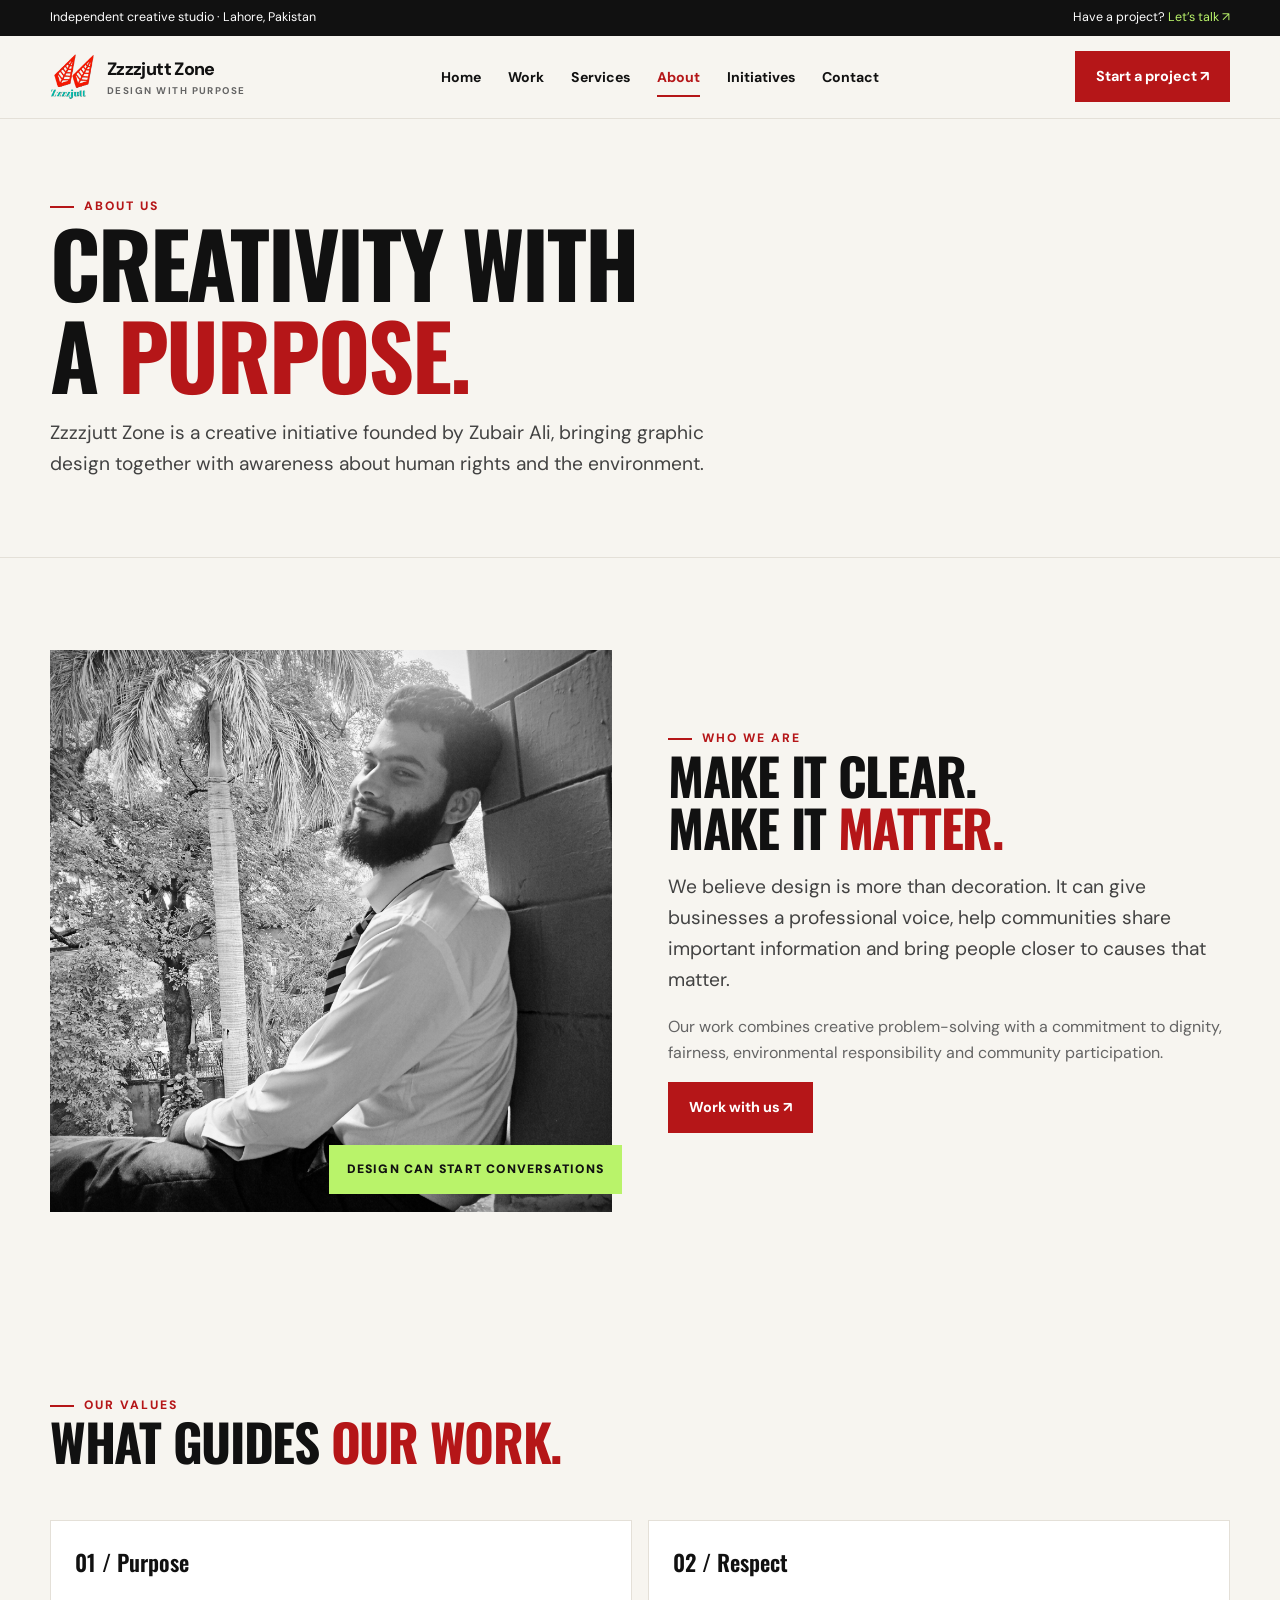
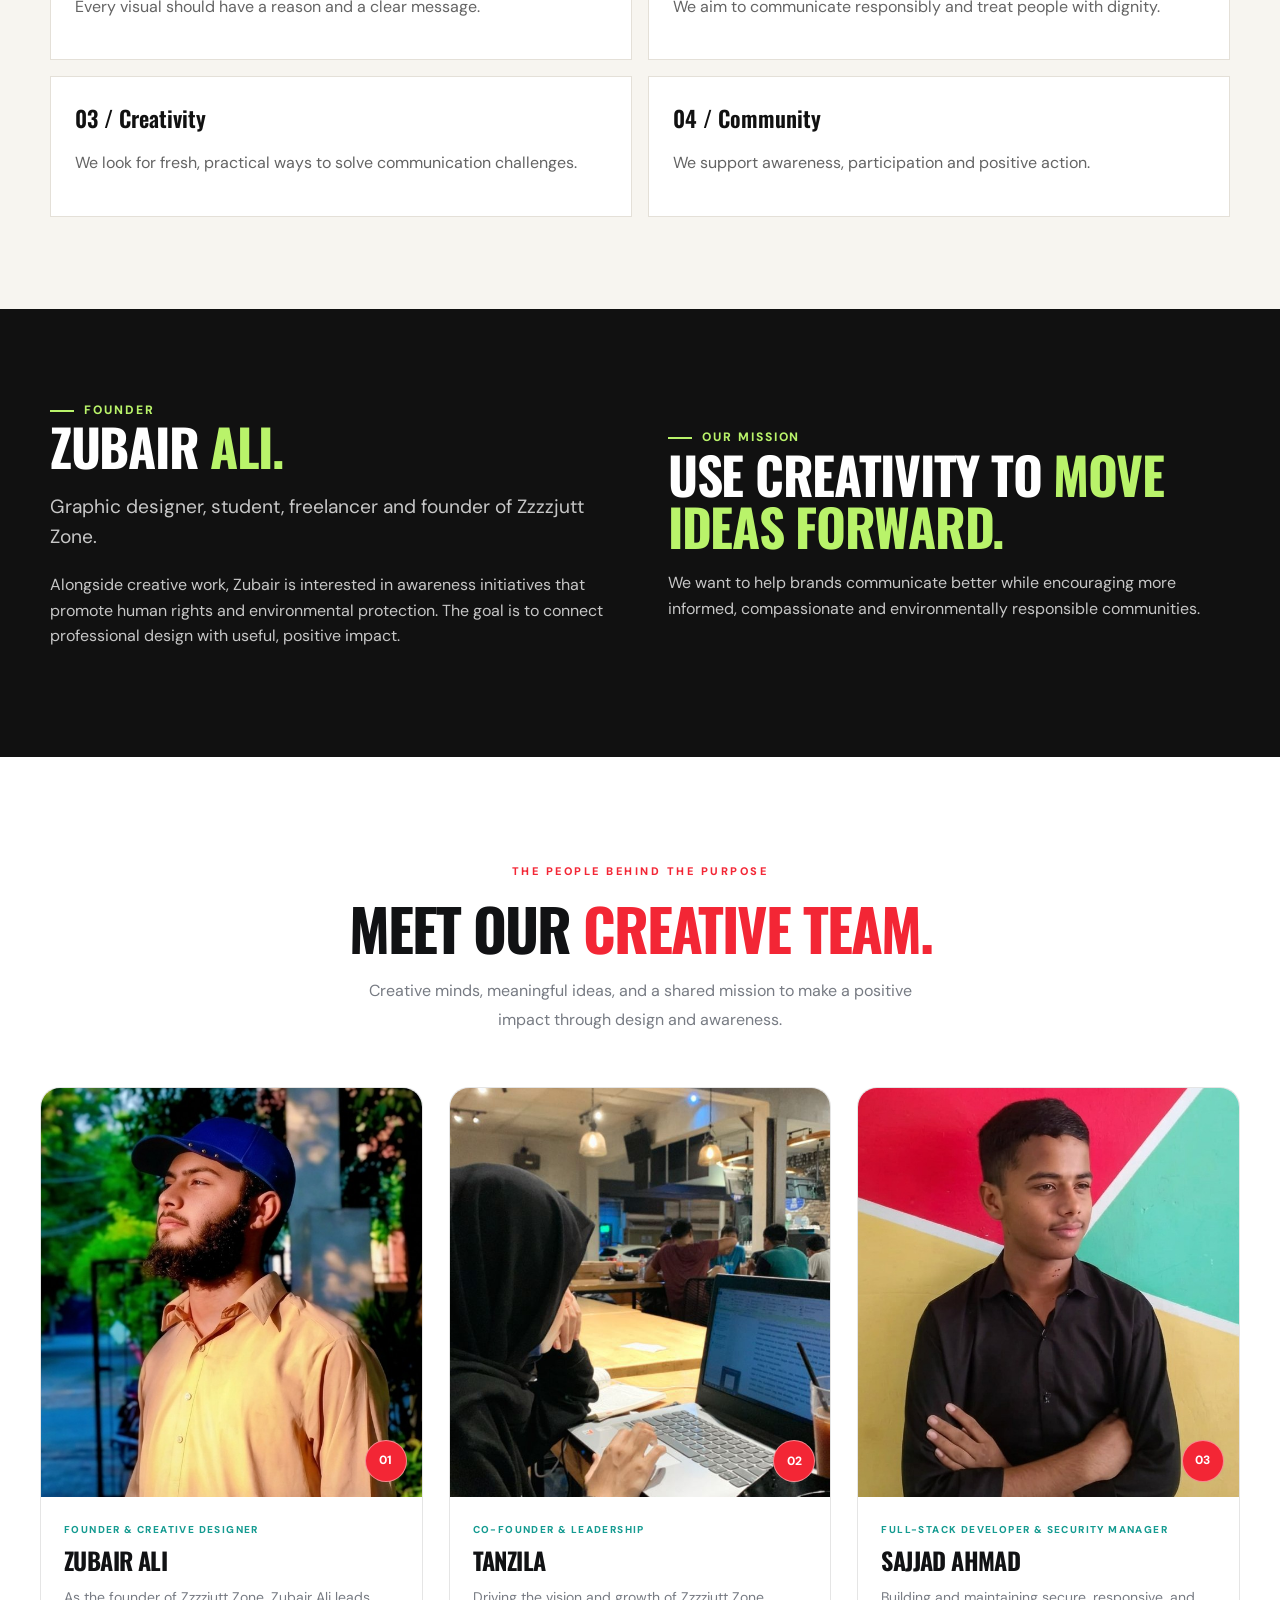
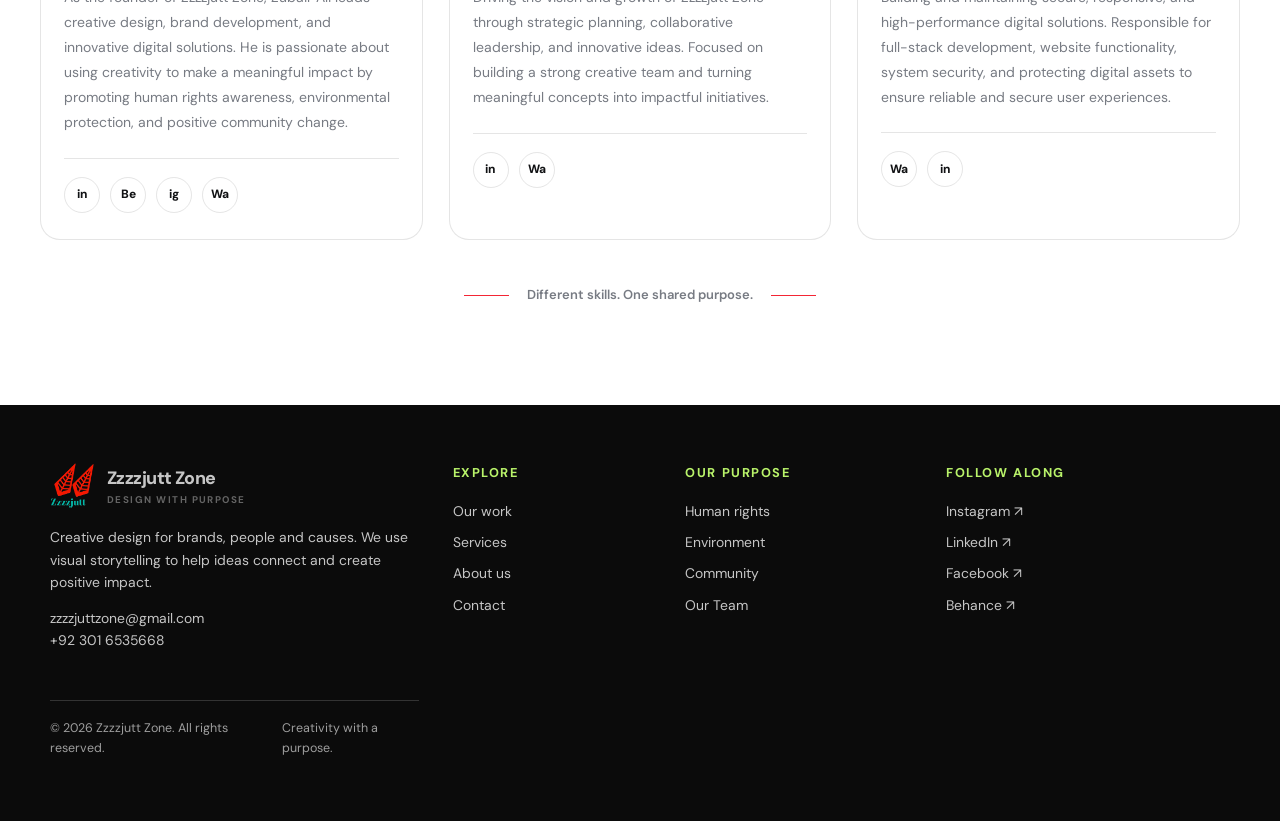
==== commit 5fa03392: "add  images" ====
(no text change in the page or its own stylesheets)
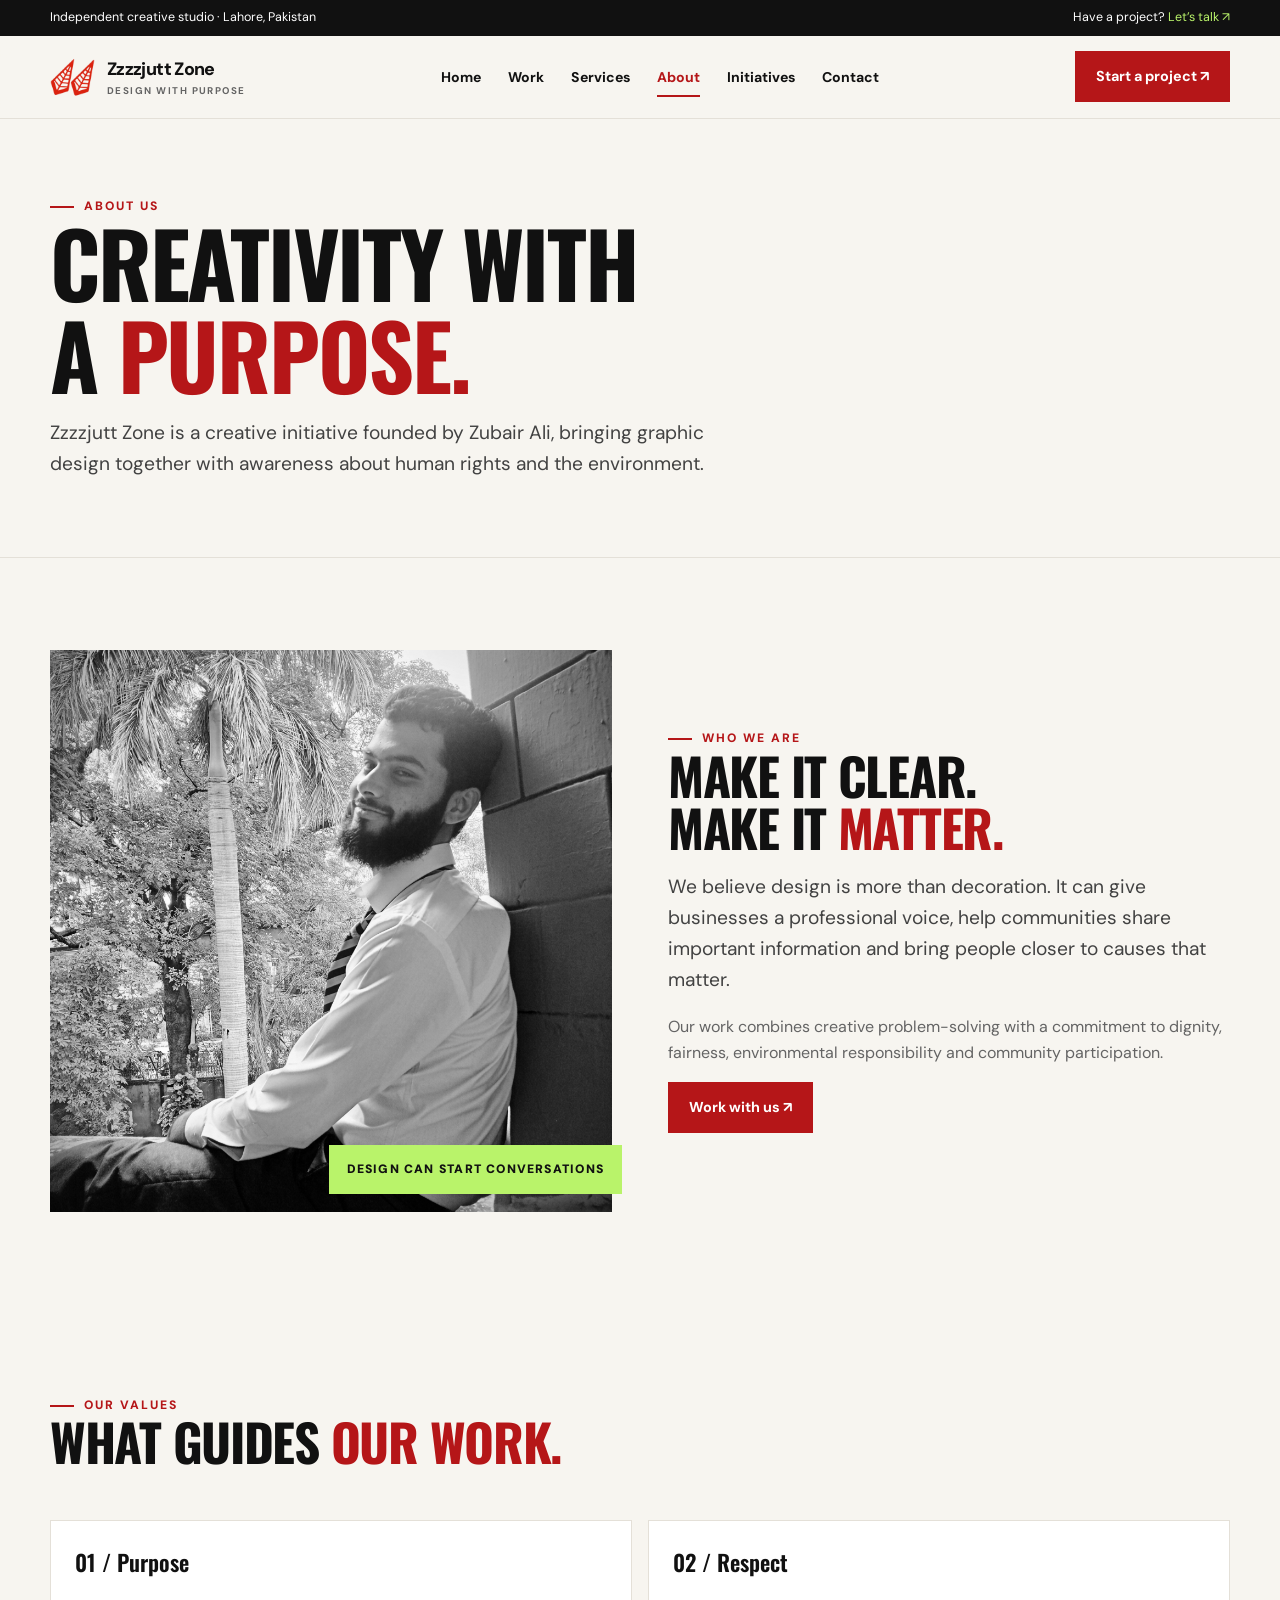
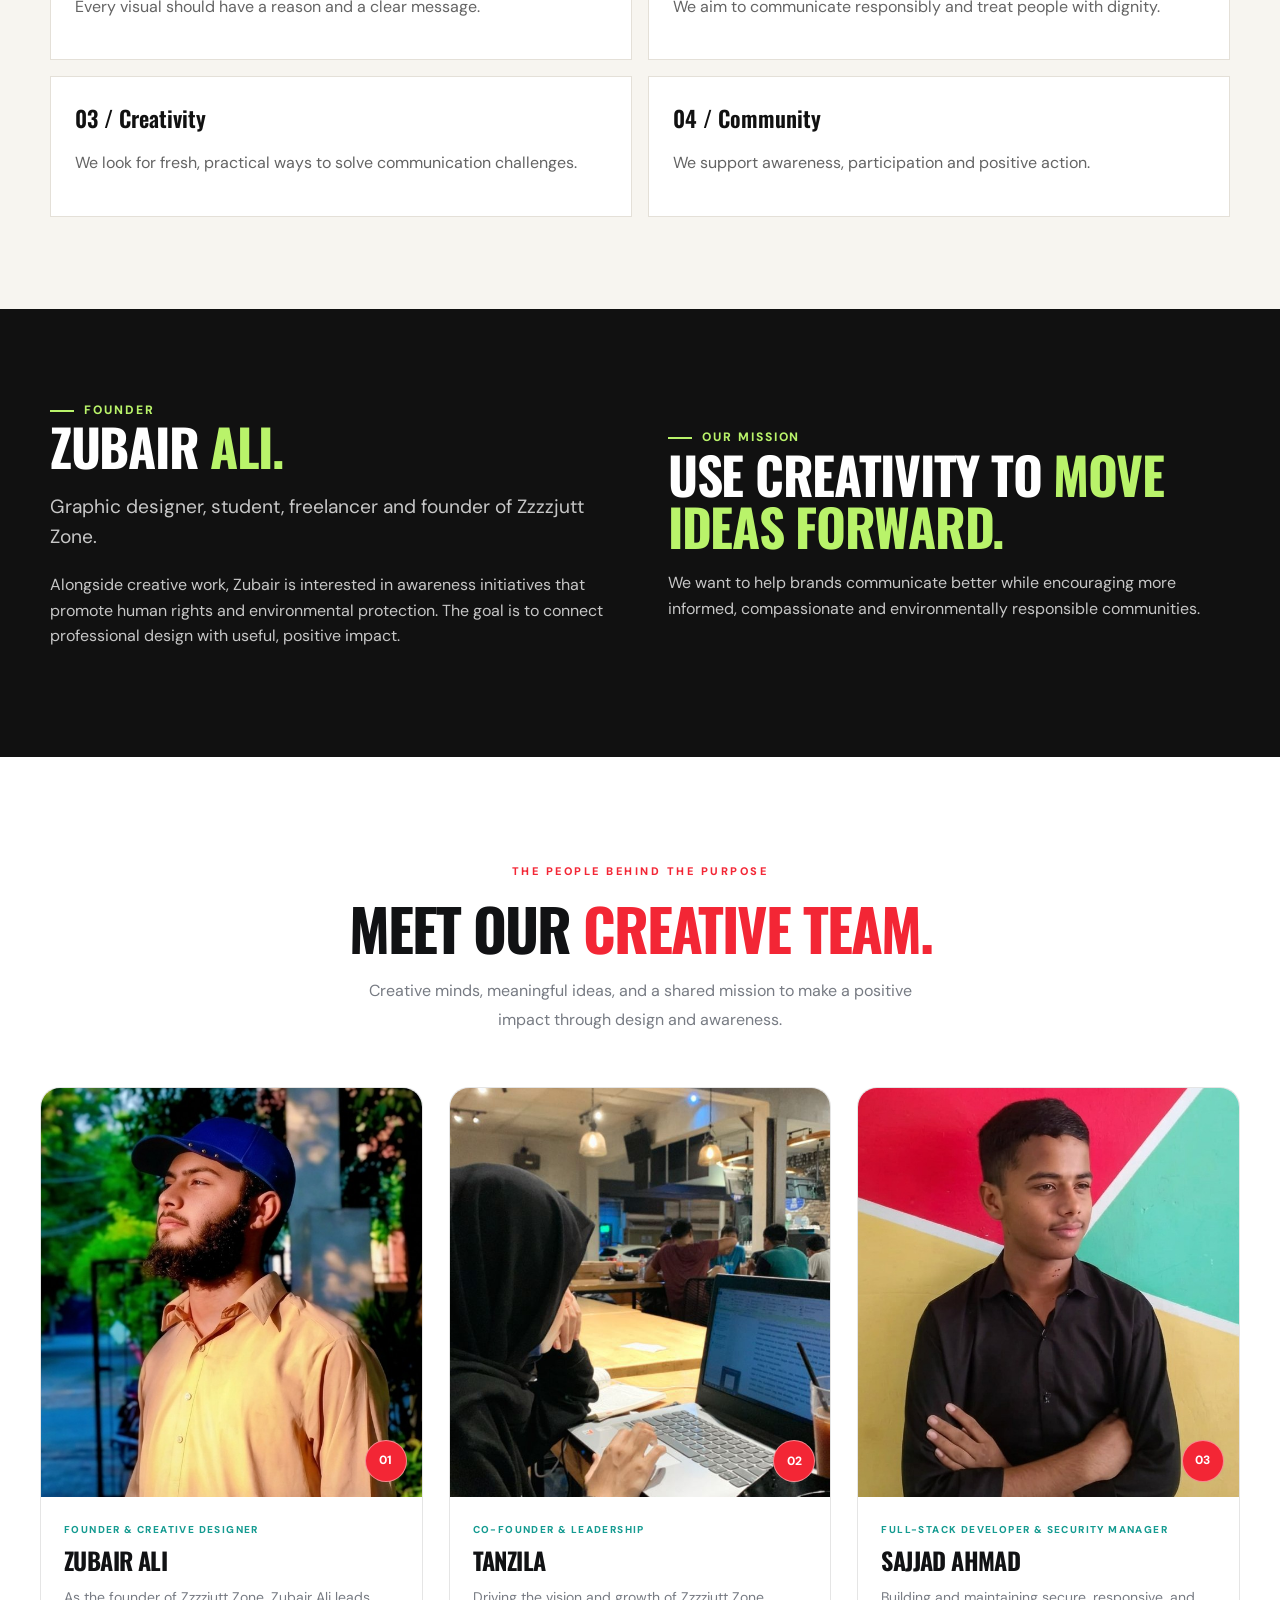
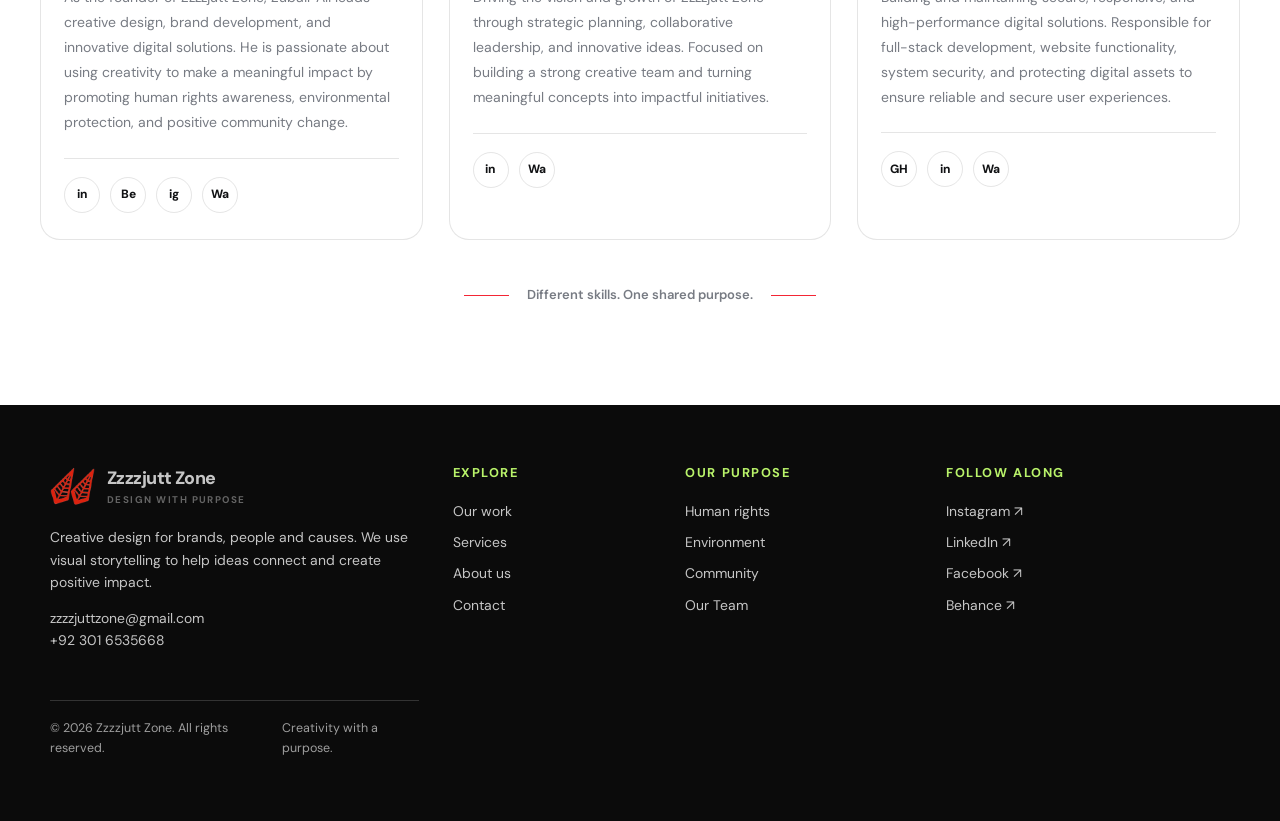
==== commit c1925cb3: "Refactor code structure for improved readability and maintainability and bug fixing" ====
--- a/about.html
+++ b/about.html
@@ -191,10 +191,12 @@
                             </p>
 
                             <div class="team-socials">
+                                <a href="https://github.com/iamjady" target="_blank"
+                                    rel="noopener noreferrer" aria-label="Sajjad Ahmad on GitHub">GH</a>
+                                <a href="https://www.linkedin.com/in/sajjady/?isSelfProfile=true" target="_blank"
+                                    rel="noopener noreferrer" aria-label="Sajjad Ahmad on LinkedIn">in</a>
                                 <a href="https://wa.me/03024921498" target="_blank" rel="noopener noreferrer"
                                     aria-label="Sajjad Ahmad on whatsapp">Wa</a>
-                                <a href="https://www.linkedin.com/in/sajjady/?isSelfProfile=true" target="_blank"
-                                    rel="noopener noreferrer" aria-label="Sajjad Ahmad on LinkedIn">in</a>
                             </div>
                         </div>
                     </article>
@@ -230,8 +232,7 @@
                 </div>
                 <div>
                     <h4>Our purpose</h4>
-                    <div class="footer-links">
-                        <a href="initiatives.html">Human rights</a>
+                    <div class="footer-links"><a href="initiatives.html#human-rights">Human rights</a>
                         <a href="initiatives.html#environment">Environment</a>
                         <a href="initiatives.html#community">Community</a>
                         <a href="about.html#our-team">Our Team</a>
--- a/style.css
+++ b/style.css
@@ -1358,4 +1358,928 @@
   .team-card:hover .team-photo img {
     transform: none;
   }
+}
+
+
+
+/* ==================================
+   COMPANIES I HAVE WORKED WITH
+================================== */
+
+.companies-section {
+  --company-accent: #f32635;
+  --company-teal: #159b91;
+  --company-muted: #777b83;
+  --company-border: rgba(127, 127, 127, 0.22);
+
+  padding: 95px 24px;
+  background: var(--background, #ffffff);
+  color: var(--foreground, #111214);
+}
+
+.companies-container {
+  width: 100%;
+  max-width: 1200px;
+  margin: 0 auto;
+}
+
+.companies-heading {
+  max-width: 700px;
+  margin: 0 auto 45px;
+  text-align: center;
+}
+
+.companies-eyebrow {
+  display: inline-block;
+  margin-bottom: 14px;
+  color: var(--company-accent);
+  font-size: 11px;
+  font-weight: 800;
+  letter-spacing: 2.2px;
+}
+
+.companies-heading h2 {
+  margin: 0 0 16px;
+  font-size: clamp(32px, 4.5vw, 52px);
+  line-height: 1.12;
+  letter-spacing: -1.8px;
+}
+
+.companies-heading h2 span {
+  color: var(--company-accent);
+}
+
+.companies-heading p {
+  max-width: 590px;
+  margin: 0 auto;
+  color: var(--company-muted);
+  font-size: 15px;
+  line-height: 1.8;
+}
+
+.companies-grid {
+  display: grid;
+  grid-template-columns: repeat(3, minmax(0, 1fr));
+  gap: 22px;
+}
+
+.company-card {
+  display: flex;
+  min-width: 0;
+  flex-direction: column;
+  overflow: hidden;
+  border: 1px solid var(--company-border);
+  border-radius: 20px;
+  background: var(--card-background, #ffffff);
+  color: inherit;
+  text-decoration: none;
+  transition:
+    transform 0.3s ease,
+    border-color 0.3s ease,
+    box-shadow 0.3s ease;
+}
+
+.company-card:hover {
+  transform: translateY(-7px);
+  border-color: var(--company-accent);
+  box-shadow: 0 18px 40px rgba(0, 0, 0, 0.08);
+}
+
+.company-logo {
+  display: grid;
+  min-height: 175px;
+  padding: 28px;
+  place-items: center;
+  background: #f7f7f8;
+  border-bottom: 1px solid var(--company-border);
+}
+
+.company-logo img {
+  display: block;
+  width: 100%;
+  max-width: 190px;
+  height: 100px;
+  object-fit: contain;
+  transition: transform 0.3s ease;
+}
+
+.company-card:hover .company-logo img {
+  transform: scale(1.05);
+}
+
+.company-details {
+  display: flex;
+  flex: 1;
+  flex-direction: column;
+  align-items: flex-start;
+  padding: 25px;
+}
+
+.company-index {
+  margin-bottom: 12px;
+  color: var(--company-teal);
+  font-size: 10px;
+  font-weight: 800;
+  letter-spacing: 1.5px;
+}
+
+.company-details h3 {
+  margin: 0 0 9px;
+  font-size: 21px;
+  line-height: 1.35;
+}
+
+.company-details p {
+  margin: 0 0 25px;
+  color: var(--company-muted);
+  font-size: 13px;
+  line-height: 1.7;
+}
+
+.company-cta {
+  display: flex;
+  width: 100%;
+  justify-content: space-between;
+  align-items: center;
+  gap: 12px;
+  margin-top: auto;
+  padding-top: 17px;
+  border-top: 1px solid var(--company-border);
+  color: var(--company-accent);
+  font-size: 10px;
+  font-weight: 800;
+  letter-spacing: 1.3px;
+}
+
+.company-cta>span {
+  font-size: 18px;
+  transition: transform 0.25s ease;
+}
+
+.company-card:hover .company-cta>span {
+  transform: translate(3px, -3px);
+}
+
+.companies-footer {
+  display: flex;
+  justify-content: center;
+  align-items: center;
+  gap: 15px;
+  margin-top: 38px;
+}
+
+.companies-footer span {
+  width: 38px;
+  height: 1px;
+  background: var(--company-accent);
+}
+
+.companies-footer p {
+  margin: 0;
+  color: var(--company-muted);
+  font-size: 12px;
+  text-align: center;
+}
+
+@media (max-width: 850px) {
+  .companies-grid {
+    grid-template-columns: repeat(2, minmax(0, 1fr));
+    gap: 18px;
+  }
+}
+
+@media (max-width: 560px) {
+  .companies-section {
+    padding: 65px 18px;
+  }
+
+  .companies-heading {
+    margin-bottom: 32px;
+  }
+
+  .companies-heading h2 {
+    letter-spacing: -1px;
+  }
+
+  .companies-heading p {
+    font-size: 14px;
+  }
+
+  .companies-grid {
+    grid-template-columns: minmax(0, 1fr);
+    max-width: 410px;
+    margin: 0 auto;
+  }
+
+  .company-logo {
+    min-height: 155px;
+  }
+
+  .company-details {
+    padding: 22px;
+  }
+}
+
+@media (prefers-reduced-motion: reduce) {
+
+  .company-card,
+  .company-logo img,
+  .company-cta>span {
+    transition: none;
+  }
+
+  .company-card:hover {
+    transform: none;
+  }
+}
+
+
+
+
+/* ===== Company Designs Section ===== */
+
+.company-work {
+  width: 100%;
+  padding: 75px 24px;
+  box-sizing: border-box;
+}
+
+.company-work-container {
+  width: 100%;
+  max-width: 1200px;
+  margin: 0 auto;
+}
+
+.company-section-heading {
+  max-width: 760px;
+  margin: 0 auto 40px;
+  text-align: center;
+}
+
+.company-eyebrow {
+  color: #e52c32;
+  font-size: 12px;
+  font-weight: 800;
+  letter-spacing: 2px;
+  margin: 0 0 12px;
+}
+
+.company-section-heading h2 {
+  font-size: clamp(28px, 4vw, 44px);
+  line-height: 1.2;
+  margin: 0 0 16px;
+  text-align: center;
+}
+
+.company-section-heading h2 span {
+  color: #e52c32;
+}
+
+.company-section-heading>p:last-child {
+  max-width: 620px;
+  margin: 0 auto;
+  font-size: 15px;
+  line-height: 1.8;
+  text-align: center;
+  opacity: .78;
+}
+
+.company-design-grid {
+  display: grid;
+  grid-template-columns: repeat(3, minmax(0, 1fr));
+  gap: 26px;
+  align-items: stretch;
+}
+
+.company-design-card {
+  display: flex;
+  flex-direction: column;
+  min-width: 0;
+  height: 500px;
+  overflow: hidden;
+  border: 1px solid rgba(25, 25, 25, .12);
+  border-radius: 15px;
+  background: var(--card-bg, #fff);
+  color: inherit;
+  text-align: center;
+  text-decoration: none;
+  transition: transform .25s ease, box-shadow .25s ease;
+}
+
+.company-design-card:hover {
+  transform: translateY(-5px);
+  box-shadow: 0 14px 32px rgba(0, 0, 0, .10);
+}
+
+.company-design-card img {
+  display: block;
+  width: 100%;
+  height: 300px;
+  aspect-ratio: 1.5 / 1;
+  object-fit: cover;
+  background: #eee;
+}
+
+.company-card-info {
+  display: flex;
+  flex-direction: column;
+  align-items: center;
+  flex: 1;
+  padding: 22px 18px;
+  text-align: center;
+}
+
+.company-tag {
+  display: inline-block;
+  padding: 6px 12px;
+  border-radius: 30px;
+  color: #fff;
+  font-size: 10px;
+  font-weight: 700;
+  line-height: 1.4;
+}
+
+.umh-tag {
+  background: #0875bd;
+}
+
+.remote-tag {
+  background: #2286d0;
+}
+
+.idrak-tag {
+  background: #6741a4;
+}
+
+.company-card-info h3 {
+  margin: 14px 0 8px;
+  font-size: 17px;
+  line-height: 1.4;
+  text-align: center;
+}
+
+.company-card-info p {
+  margin: 0 0 18px;
+  font-size: 13px;
+  line-height: 1.7;
+  text-align: center;
+  opacity: .72;
+}
+
+.company-view {
+  margin-top: auto;
+  color: #e52c32;
+  font-size: 12px;
+  font-weight: 700;
+  text-align: center;
+}
+
+.company-design-card:focus-visible {
+  outline: 3px solid #e52c32;
+  outline-offset: 4px;
+}
+
+@media (max-width: 900px) {
+  .company-design-grid {
+    grid-template-columns: repeat(2, minmax(0, 1fr));
+    gap: 20px;
+  }
+
+  .company-work {
+    padding: 60px 22px;
+  }
+}
+
+@media (max-width: 560px) {
+  .company-work {
+    padding: 48px 18px;
+  }
+
+  .company-section-heading {
+    margin-bottom: 28px;
+  }
+
+  .company-design-grid {
+    grid-template-columns: 1fr;
+    gap: 20px;
+  }
+
+  .company-card-info {
+    padding: 20px 16px;
+  }
+}
+
+@media (prefers-reduced-motion: reduce) {
+  .company-design-card {
+    transition: none;
+  }
+}
+
+
+
+/* =====================================
+   ZZZZJUTT ZONE — PREMIUM CLIENT SECTION
+===================================== */
+
+.zz-clients {
+  --zz-accent: #e52c32;
+  --zz-ink: #202020;
+  --zz-muted: #747474;
+  --zz-border: rgba(32, 32, 32, 0.10);
+  --zz-card: #ffffff;
+
+  width: 100%;
+  padding: 88px 24px;
+  box-sizing: border-box;
+  background: var(--section-bg, #f7f5f1);
+  color: var(--text-color, var(--zz-ink));
+}
+
+.zz-clients *,
+.zz-clients *::before,
+.zz-clients *::after {
+  box-sizing: border-box;
+}
+
+.zz-clients__container {
+  width: 100%;
+  max-width: 1160px;
+  margin: 0 auto;
+}
+
+/* Heading */
+
+.zz-clients__header {
+  max-width: 700px;
+  margin: 0 auto 46px;
+  text-align: center;
+}
+
+.zz-clients__eyebrow {
+  display: inline-block;
+  margin-bottom: 16px;
+  color: var(--zz-accent);
+  font-size: 11px;
+  font-weight: 800;
+  letter-spacing: 2.5px;
+}
+
+.zz-clients__header h2 {
+  margin: 0 auto 17px;
+  font-size: clamp(30px, 4.5vw, 46px);
+  font-weight: 750;
+  line-height: 1.15;
+  letter-spacing: -1.5px;
+  text-align: center;
+}
+
+.zz-clients__header h2 span {
+  color: var(--zz-accent);
+}
+
+.zz-clients__header>p {
+  max-width: 570px;
+  margin: 0 auto;
+  color: var(--text-muted, var(--zz-muted));
+  font-size: 15px;
+  line-height: 1.85;
+  text-align: center;
+}
+
+.zz-clients__divider {
+  width: 48px;
+  height: 3px;
+  margin: 25px auto 0;
+  border-radius: 10px;
+  background: var(--zz-accent);
+}
+
+/* Grid */
+
+.zz-clients__grid {
+  display: grid;
+  grid-template-columns: repeat(3, minmax(0, 1fr));
+  align-items: stretch;
+  gap: 25px;
+}
+
+/* Cards */
+
+.zz-client {
+  display: flex;
+  min-width: 0;
+  flex-direction: column;
+  overflow: hidden;
+  border: 1px solid var(--zz-border);
+  border-radius: 18px;
+  background: var(--zz-card);
+  color: var(--text-color, var(--zz-ink));
+  text-align: center;
+  text-decoration: none;
+  box-shadow: 0 5px 20px rgba(25, 25, 25, 0.035);
+  transition:
+    transform 0.3s ease,
+    box-shadow 0.3s ease,
+    border-color 0.3s ease;
+}
+
+.zz-client:hover {
+  transform: translateY(-7px);
+  border-color: rgba(229, 44, 50, 0.28);
+  box-shadow: 0 18px 38px rgba(25, 25, 25, 0.09);
+}
+
+/* Photo */
+
+.zz-client__photo {
+  position: relative;
+  width: 100%;
+  height: 285px;
+  overflow: hidden;
+  background: #eae7e2;
+}
+
+.zz-client__photo img {
+  display: block;
+  width: 100%;
+  height: 100%;
+  object-fit: cover;
+  object-position: center 25%;
+  transition: transform 0.55s ease;
+}
+
+.zz-client:hover .zz-client__photo img {
+  transform: scale(1.055);
+}
+
+.zz-client__photo-label {
+  position: absolute;
+  bottom: 13px;
+  left: 50%;
+  padding: 7px 12px;
+  border: 1px solid rgba(255, 255, 255, 0.4);
+  border-radius: 30px;
+  background: rgba(20, 20, 20, 0.58);
+  color: #fff;
+  font-size: 9px;
+  font-weight: 700;
+  letter-spacing: 1.5px;
+  white-space: nowrap;
+  transform: translateX(-50%);
+}
+
+/* Card information */
+
+.zz-client__body {
+  display: flex;
+  flex: 1;
+  flex-direction: column;
+  align-items: center;
+  padding: 25px 20px 22px;
+  text-align: center;
+}
+
+.zz-client__number {
+  color: var(--zz-accent);
+  font-size: 10px;
+  font-weight: 800;
+  letter-spacing: 1.7px;
+}
+
+.zz-client__body h3 {
+  margin: 12px 0 7px;
+  font-size: 19px;
+  font-weight: 750;
+  line-height: 1.4;
+  letter-spacing: -0.3px;
+  text-align: center;
+}
+
+.zz-client__body p {
+  margin: 0 0 23px;
+  color: var(--text-muted, var(--zz-muted));
+  font-size: 13px;
+  line-height: 1.6;
+  text-align: center;
+}
+
+/* Instagram link */
+
+.zz-client__link {
+  display: flex;
+  width: 100%;
+  align-items: center;
+  justify-content: center;
+  gap: 10px;
+  margin-top: auto;
+  padding-top: 15px;
+  border-top: 1px solid var(--zz-border);
+  color: var(--zz-accent);
+  font-size: 12px;
+  font-weight: 750;
+  letter-spacing: 0.2px;
+}
+
+.zz-client__arrow {
+  display: inline-flex;
+  width: 25px;
+  height: 25px;
+  align-items: center;
+  justify-content: center;
+  border: 1px solid rgba(229, 44, 50, 0.25);
+  border-radius: 50%;
+  font-size: 15px;
+  transition:
+    color 0.25s ease,
+    background 0.25s ease,
+    transform 0.25s ease;
+}
+
+.zz-client:hover .zz-client__arrow {
+  background: var(--zz-accent);
+  color: #fff;
+  transform: translate(2px, -2px);
+}
+
+/* Bottom line */
+
+.zz-clients__footer {
+  margin-top: 38px;
+  text-align: center;
+}
+
+.zz-clients__footer p {
+  margin: 0;
+  color: var(--text-muted, var(--zz-muted));
+  font-size: 13px;
+  font-style: italic;
+  line-height: 1.7;
+}
+
+/* Keyboard accessibility */
+
+.zz-client:focus-visible {
+  outline: 3px solid var(--zz-accent);
+  outline-offset: 5px;
+}
+
+/* Tablet */
+
+@media (max-width: 900px) {
+  .zz-clients {
+    padding: 70px 22px;
+  }
+
+  .zz-clients__grid {
+    grid-template-columns: repeat(2, minmax(0, 1fr));
+    gap: 22px;
+  }
+
+  .zz-client__photo {
+    height: 270px;
+  }
+}
+
+/* Mobile */
+
+@media (max-width: 560px) {
+  .zz-clients {
+    padding: 55px 18px;
+  }
+
+  .zz-clients__header {
+    margin-bottom: 30px;
+  }
+
+  .zz-clients__header h2 {
+    letter-spacing: -0.8px;
+  }
+
+  .zz-clients__header>p {
+    font-size: 14px;
+  }
+
+  .zz-clients__grid {
+    grid-template-columns: minmax(0, 1fr);
+    max-width: 390px;
+    margin: 0 auto;
+    gap: 22px;
+  }
+
+  .zz-client__photo {
+    height: 300px;
+  }
+
+  .zz-client__body {
+    padding: 23px 18px 20px;
+  }
+
+  .zz-clients__footer {
+    margin-top: 28px;
+  }
+}
+
+/* Reduced motion accessibility */
+
+@media (prefers-reduced-motion: reduce) {
+
+  .zz-client,
+  .zz-client__photo img,
+  .zz-client__arrow {
+    transition: none;
+  }
+
+  .zz-client:hover {
+    transform: none;
+  }
+}
+
+
+/* Fix: Clients section heading should scroll normally */
+.zz-clients,
+.zz-clients__container,
+.zz-clients__header {
+  position: static !important;
+  top: auto !important;
+  bottom: auto !important;
+  transform: none;
+}
+
+/* Keep heading centered */
+.zz-clients__header {
+  width: 100%;
+  max-width: 700px;
+  margin: 0 auto 46px;
+  text-align: center;
+}
+
+.zz-clients__header h2,
+.zz-clients__header>p {
+  position: static !important;
+  text-align: center;
+}
+
+/* Responsive spacing */
+@media (max-width: 900px) {
+  .zz-clients__header {
+    margin-bottom: 30px;
+  }
+}
+
+@media (max-width: 560px) {
+  .zz-clients__header {
+    margin-bottom: 30px;
+  }
+}
+
+
+/* =================================
+   ZZZZJUTT ZONE — SIGNATURE TRANSITION
+================================= */
+
+#page-transition {
+  position: fixed;
+  inset: 0;
+  z-index: 99999;
+  display: flex;
+  align-items: center;
+  justify-content: center;
+  overflow: hidden;
+
+  background: #bd171b;
+  color: #ffffff;
+
+  visibility: hidden;
+  transform: translateY(100%);
+
+  transition:
+    transform 680ms cubic-bezier(0.76, 0, 0.24, 1),
+    visibility 0s linear 680ms;
+
+  pointer-events: none;
+  isolation: isolate;
+}
+
+#page-transition.is-leaving {
+  visibility: visible;
+  transform: translateY(0);
+
+  transition:
+    transform 680ms cubic-bezier(0.76, 0, 0.24, 1),
+    visibility 0s;
+}
+
+/* Subtle oversized background detail */
+#page-transition::before {
+  content: "Z";
+  position: absolute;
+  right: -0.08em;
+  bottom: -0.48em;
+
+  font-family: Impact, "Arial Narrow", sans-serif;
+  font-size: clamp(260px, 58vw, 720px);
+  line-height: 1;
+  font-weight: 900;
+
+  color: rgba(255, 255, 255, 0.055);
+  pointer-events: none;
+}
+
+/* Centered branding */
+.page-transition__content {
+  position: relative;
+  z-index: 1;
+
+  display: flex;
+  flex-direction: column;
+  align-items: center;
+
+  width: min(85%, 420px);
+  text-align: center;
+
+  opacity: 0;
+  transform: translateY(22px);
+
+  transition:
+    opacity 250ms ease,
+    transform 350ms ease;
+}
+
+#page-transition.is-leaving .page-transition__content {
+  opacity: 1;
+  transform: translateY(0);
+
+  transition-delay: 180ms;
+}
+
+.page-transition__symbol {
+  display: flex;
+  align-items: center;
+  justify-content: center;
+
+  width: 66px;
+  height: 66px;
+  margin-bottom: 22px;
+
+  border: 1px solid rgba(255, 255, 255, 0.65);
+  border-radius: 50%;
+
+  font-family: Impact, "Arial Narrow", sans-serif;
+  font-size: 34px;
+  letter-spacing: -2px;
+}
+
+.page-transition__name {
+  font-family: Impact, "Arial Narrow", sans-serif;
+  font-size: clamp(27px, 5vw, 43px);
+  font-weight: 900;
+  line-height: 1.1;
+  letter-spacing: 1.5px;
+}
+
+.page-transition__tagline {
+  margin-top: 12px;
+
+  font-size: 10px;
+  font-weight: 700;
+  letter-spacing: 4px;
+}
+
+/* Animated progress line */
+.page-transition__line {
+  display: block;
+  width: 150px;
+  height: 2px;
+
+  margin-top: 35px;
+  overflow: hidden;
+
+  background: rgba(255, 255, 255, 0.28);
+}
+
+.page-transition__line span {
+  display: block;
+  width: 100%;
+  height: 100%;
+
+  background: #ffffff;
+  transform: scaleX(0);
+  transform-origin: left center;
+}
+
+#page-transition.is-leaving .page-transition__line span {
+  transform: scaleX(1);
+  transition: transform 540ms cubic-bezier(0.65, 0, 0.35, 1);
+  transition-delay: 100ms;
+}
+
+/* Accessibility */
+@media (prefers-reduced-motion: reduce) {
+
+  #page-transition,
+  #page-transition.is-leaving,
+  .page-transition__content,
+  #page-transition.is-leaving .page-transition__line span {
+    transition: none !important;
+  }
 }
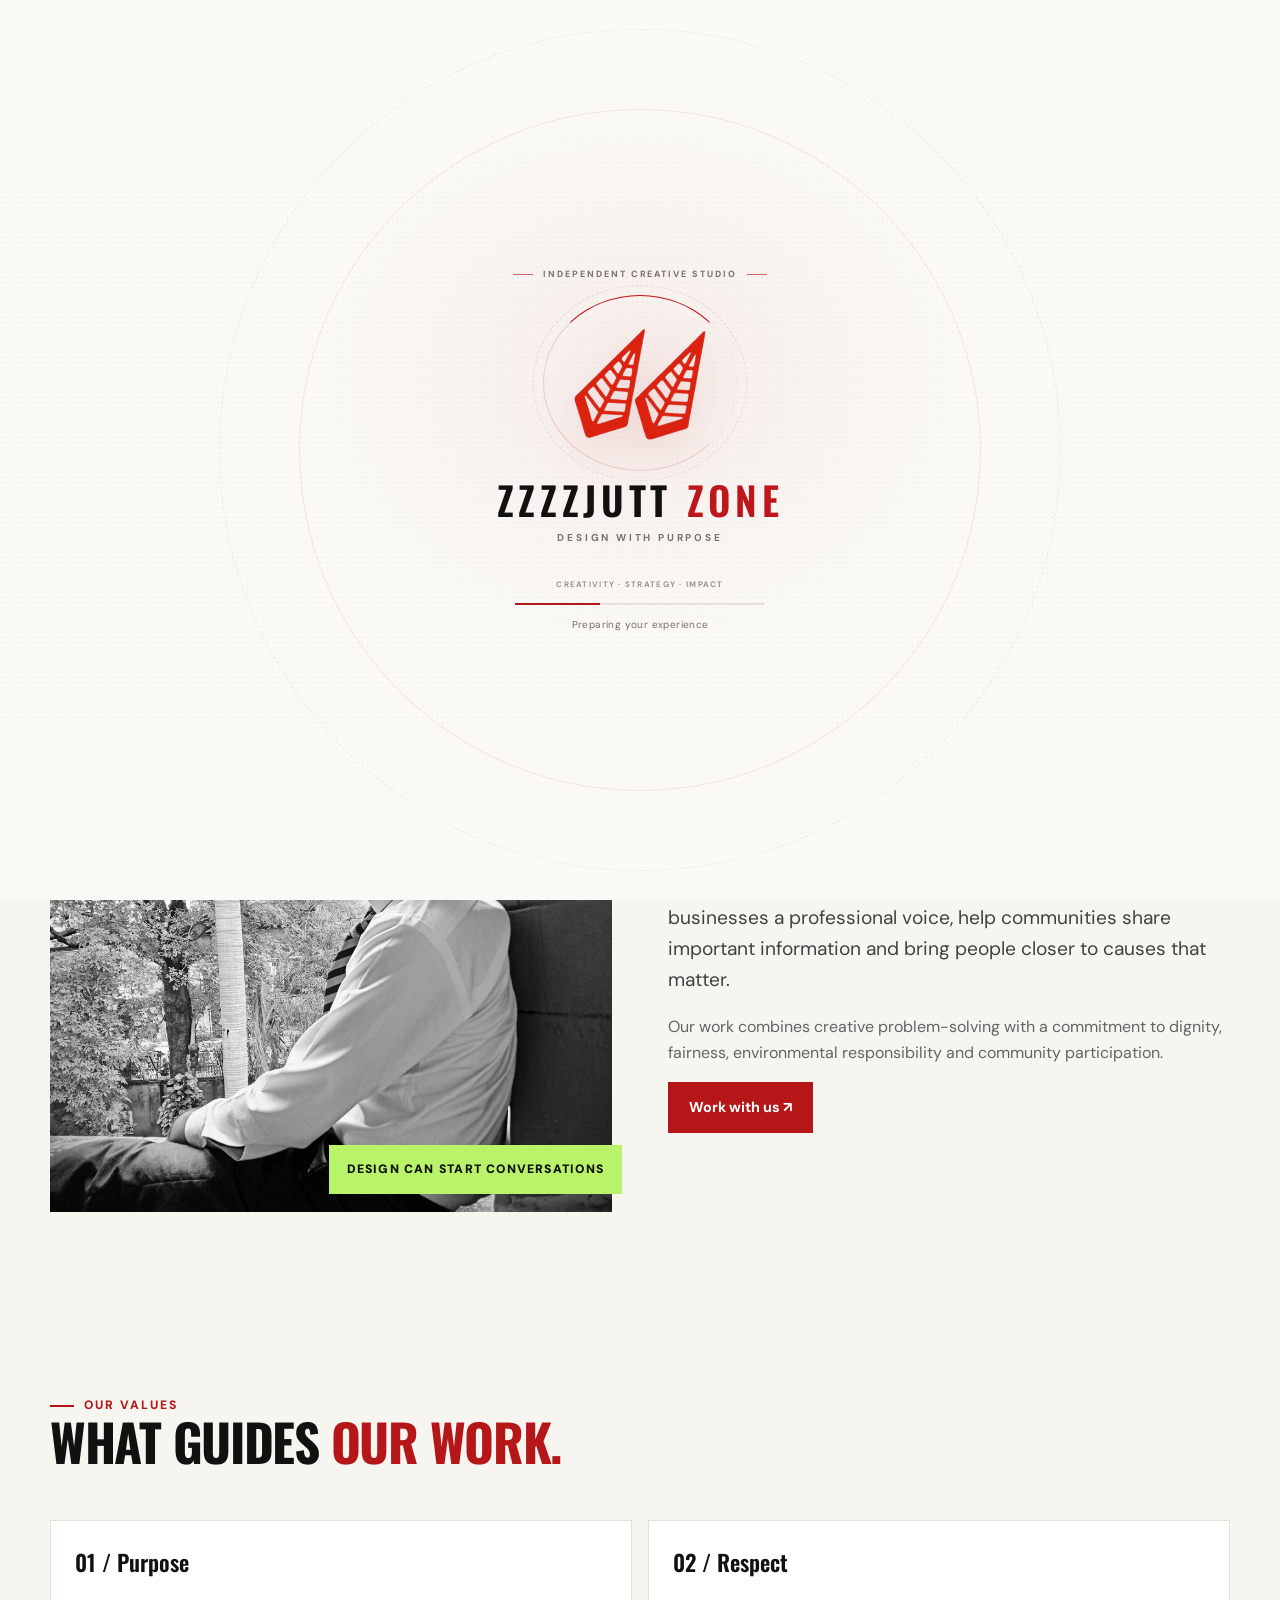
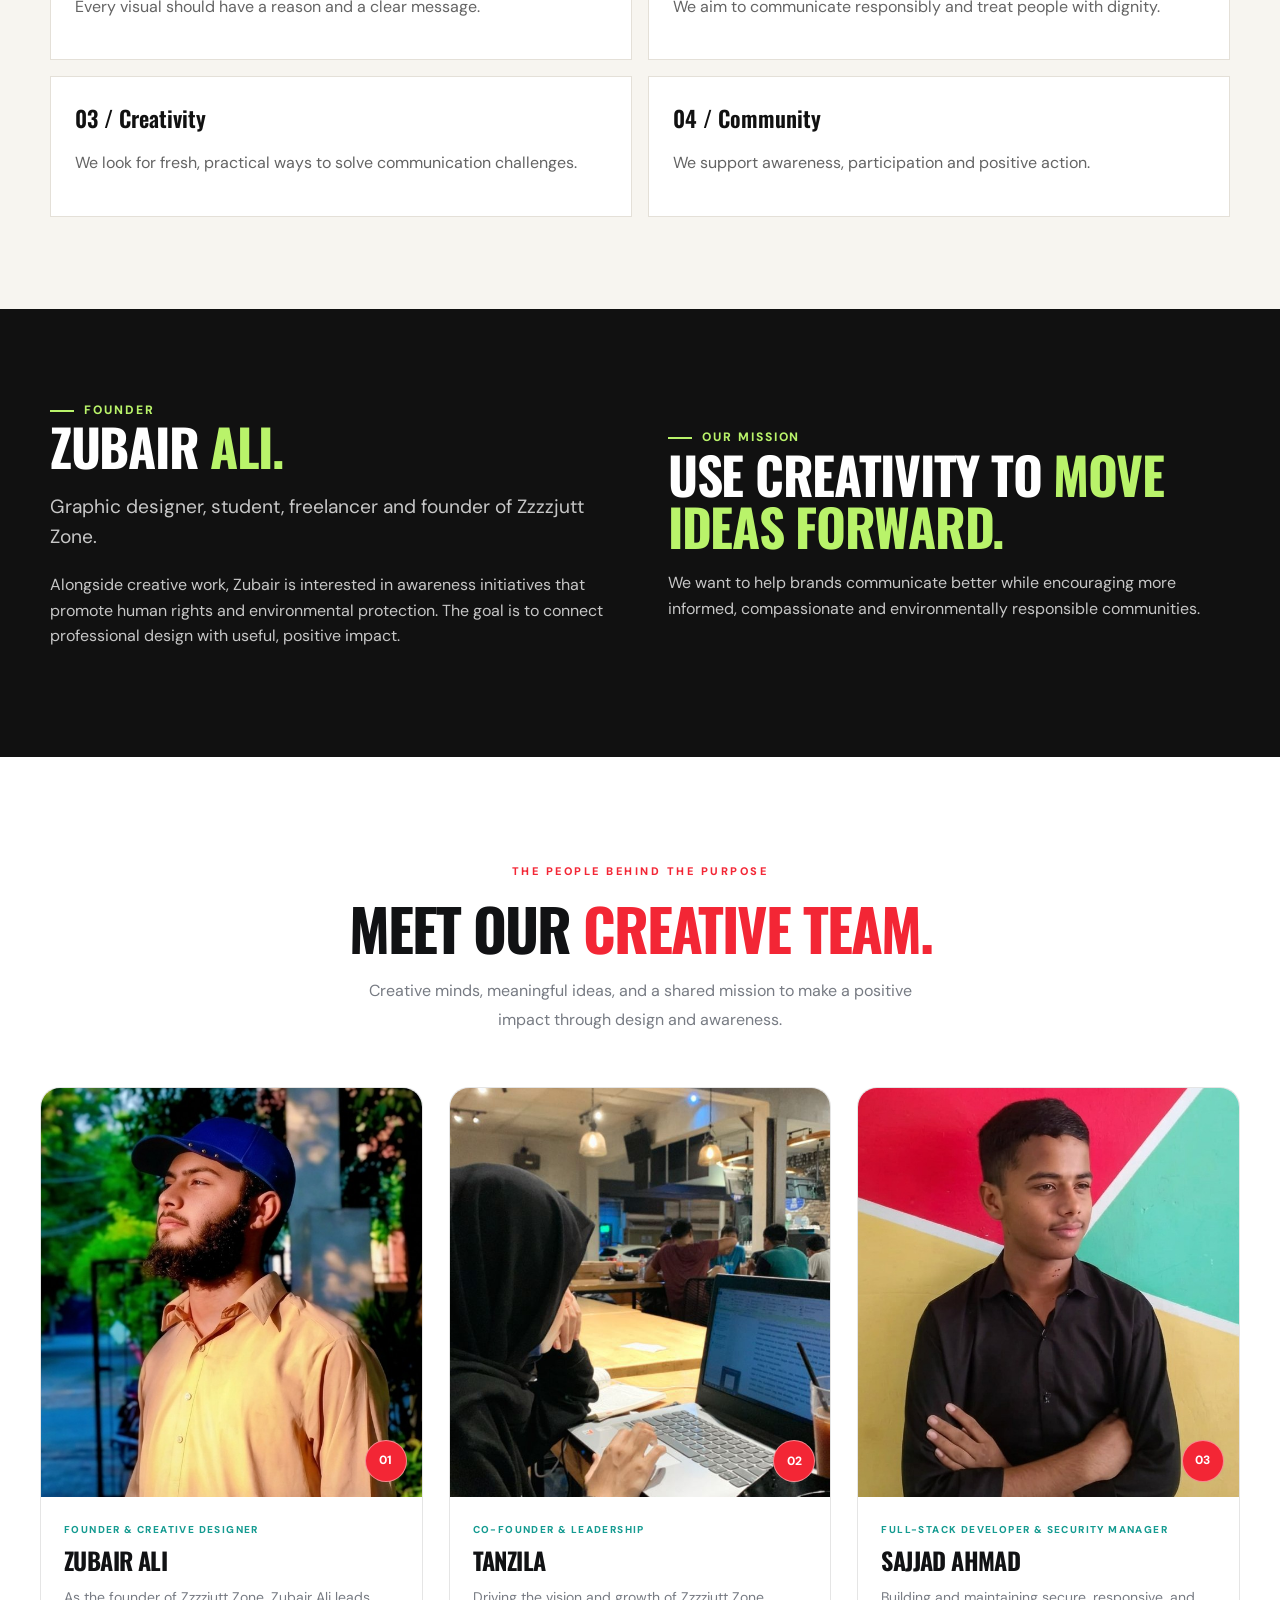
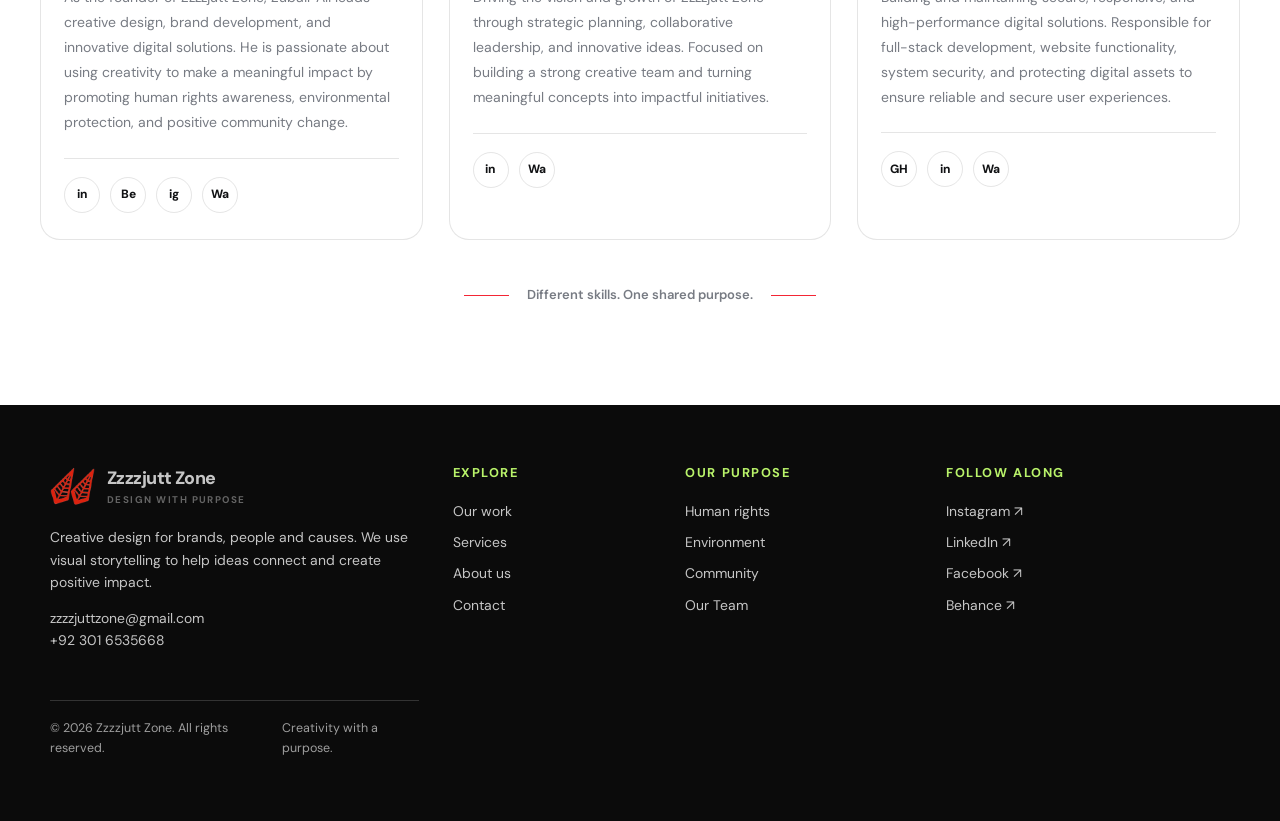
==== commit c998f4f3: "Add more pages and bug fixing" ====
--- a/about.html
+++ b/about.html
@@ -191,7 +191,7 @@
                             </p>
 
                             <div class="team-socials">
-                                <a href="https://github.com/iamjady" target="_blank"
+                                <a href="https://github.com/sajjadahmad9" target="_blank"
                                     rel="noopener noreferrer" aria-label="Sajjad Ahmad on GitHub">GH</a>
                                 <a href="https://www.linkedin.com/in/sajjady/?isSelfProfile=true" target="_blank"
                                     rel="noopener noreferrer" aria-label="Sajjad Ahmad on LinkedIn">in</a>
--- a/style.css
+++ b/style.css
@@ -2282,4 +2282,580 @@
   #page-transition.is-leaving .page-transition__line span {
     transition: none !important;
   }
-}+}
+
+/* Services page: refined, interactive service cards */
+.service-grid .service {
+  position: relative;
+  overflow: hidden;
+  border: 1px solid #393939;
+  transition: transform .25s ease, background .25s ease, border-color .25s ease;
+}
+.service-grid .service::after {
+  content: "";
+  position: absolute;
+  left: 30px;
+  right: 30px;
+  bottom: 0;
+  height: 3px;
+  background: var(--red);
+  transform: scaleX(0);
+  transform-origin: left;
+  transition: transform .25s ease;
+}
+.service-grid .service:hover {
+  transform: translateY(-4px);
+  background: #202020;
+  border-color: var(--red);
+}
+.service-grid .service:hover::after {
+  transform: scaleX(1);
+}
+.service-grid .service h3 {
+  color: white;
+  line-height: 1.25;
+}
+@media (prefers-reduced-motion: reduce) {
+  .service-grid .service,
+  .service-grid .service::after {
+    transition: none;
+  }
+}
+
+
+
+/* =========================
+   PROFESSIONAL SERVICES PAGE
+   Scoped to services.html only
+========================= */
+.services-page .service-grid {
+  display: grid;
+  grid-template-columns: repeat(3, minmax(0, 1fr));
+  gap: 16px;
+  background: transparent;
+  border: 0;
+  align-items: stretch;
+}
+.services-page .service {
+  --service-accent: #bd171b;
+  position: relative;
+  isolation: isolate;
+  min-height: 270px;
+  padding: 30px 28px 27px;
+  overflow: hidden;
+  border: 1px solid #e6e1d9;
+  border-radius: 5px;
+  background: linear-gradient(145deg, #fff 0%, #fbf9f5 100%);
+  color: #171717;
+  box-shadow: 0 8px 24px rgba(24, 20, 17, .035);
+  transition: transform .28s ease, box-shadow .28s ease, border-color .28s ease;
+}
+.services-page .service::before {
+  content: "";
+  position: absolute;
+  z-index: -1;
+  width: 130px;
+  height: 130px;
+  right: -46px;
+  top: -48px;
+  border: 1px solid rgba(189, 23, 27, .12);
+  border-radius: 50%;
+  box-shadow: 0 0 0 18px rgba(189, 23, 27, .025), 0 0 0 36px rgba(189, 23, 27, .018);
+  transition: transform .35s ease;
+}
+.services-page .service::after {
+  content: "↗";
+  position: absolute;
+  right: 25px;
+  bottom: 23px;
+  width: 34px;
+  height: 34px;
+  display: grid;
+  place-items: center;
+  border: 1px solid #e3dcd3;
+  border-radius: 50%;
+  color: #bd171b;
+  font-size: 1rem;
+  transition: background .25s ease, color .25s ease, transform .25s ease;
+}
+.services-page .service:hover {
+  transform: translateY(-5px);
+  border-color: rgba(189, 23, 27, .42);
+  box-shadow: 0 18px 38px rgba(24, 20, 17, .09);
+}
+.services-page .service:hover::before { transform: scale(1.12) rotate(12deg); }
+.services-page .service:hover::after {
+  color: #fff;
+  background: #bd171b;
+  border-color: #bd171b;
+  transform: translate(2px, -2px);
+}
+.services-page .service .number {
+  display: inline-flex;
+  align-items: center;
+  gap: 8px;
+  color: #bd171b;
+  font-size: .7rem;
+  font-weight: 800;
+  letter-spacing: .13em;
+}
+.services-page .service .number::before {
+  content: "";
+  width: 21px;
+  height: 2px;
+  background: #bd171b;
+}
+.services-page .service h3 {
+  max-width: 290px;
+  margin: 34px 0 12px;
+  font-size: clamp(1.2rem, 1.5vw, 1.55rem);
+  line-height: 1.22;
+  letter-spacing: -.025em;
+}
+.services-page .service p {
+  max-width: 330px;
+  margin: 0;
+  padding-right: 13px;
+  color: #625e58;
+  font-size: .91rem;
+  line-height: 1.75;
+}
+.services-page .page-hero {
+  background:
+    radial-gradient(circle at 84% 20%, rgba(189, 23, 27, .075), transparent 24%),
+    linear-gradient(120deg, #fbf9f5 0%, #f7f5f0 100%);
+}
+.services-page .page-hero .eyebrow { color: #bd171b; }
+.services-page .page-hero .lead { max-width: 720px; }
+.services-page .section { padding-top: 54px; padding-bottom: 72px; }
+
+/* One compact category control for the Work page */
+.work-filter-menu {
+  position: relative;
+  width: min(100%, 360px);
+  margin: 22px 0 30px;
+  z-index: 5;
+}
+.work-filter-trigger {
+  display: flex;
+  align-items: center;
+  gap: 12px;
+  min-height: 54px;
+  padding: 0 17px;
+  border: 1px solid #dcd6cd;
+  border-radius: 4px;
+  background: #fff;
+  color: #171717;
+  font-size: .9rem;
+  font-weight: 750;
+  cursor: pointer;
+  list-style: none;
+  box-shadow: 0 7px 20px rgba(24, 20, 17, .045);
+}
+.work-filter-trigger::-webkit-details-marker { display: none; }
+.filter-trigger-icon {
+  display: grid;
+  place-items: center;
+  width: 30px;
+  height: 30px;
+  border-radius: 3px;
+  background: #bd171b;
+  color: #fff;
+  font-size: 1.2rem;
+}
+.filter-trigger-arrow { margin-left: auto; font-size: 1.15rem; transition: transform .2s ease; }
+.work-filter-menu[open] .filter-trigger-arrow { transform: rotate(180deg); }
+.work-filter-options {
+  position: absolute;
+  top: calc(100% + 8px);
+  left: 0;
+  width: 100%;
+  padding: 7px;
+  border: 1px solid #e2ddd5;
+  border-radius: 5px;
+  background: #fff;
+  box-shadow: 0 18px 45px rgba(20, 18, 16, .14);
+}
+.work-filter-options .filter-btn {
+  display: flex;
+  flex-direction: column;
+  align-items: flex-start;
+  width: 100%;
+  gap: 4px;
+  padding: 12px 13px;
+  border: 0;
+  border-radius: 3px;
+  background: transparent;
+  color: #222;
+  text-align: left;
+  font-size: .88rem;
+}
+.work-filter-options .filter-btn span {
+  color: #77716a;
+  font-size: .73rem;
+  font-weight: 500;
+}
+.work-filter-options .filter-btn:hover,
+.work-filter-options .filter-btn.active {
+  background: #f8efed;
+  color: #a91419;
+}
+.work-filter-options .filter-btn.active::after {
+  content: "✓";
+  position: absolute;
+  right: 22px;
+  font-weight: 800;
+}
+.work-filter-options .filter-btn.active span { color: #78615f; }
+
+@media (max-width: 900px) {
+  .services-page .service-grid { grid-template-columns: repeat(2, minmax(0, 1fr)); }
+}
+@media (max-width: 600px) {
+  .services-page .service-grid { grid-template-columns: 1fr; gap: 12px; }
+  .services-page .service { min-height: 225px; padding: 25px 23px; }
+  .services-page .service h3 { margin-top: 27px; }
+  .work-filter-menu { width: 100%; }
+}
+@media (prefers-reduced-motion: reduce) {
+  .services-page .service, .services-page .service::before,
+  .services-page .service::after, .filter-trigger-arrow { transition: none; }
+}
+
+/* FINAL POLISH — Services cards + reliable Work filters */
+.services-page .service-grid .service {
+  background: linear-gradient(145deg, #fff 0%, #faf8f4 100%) !important;
+  border: 1px solid #e6e0d7; border-radius: 12px;
+  box-shadow: 0 8px 26px rgba(25,20,18,.045);
+  transition: transform .42s cubic-bezier(.2,.75,.25,1), box-shadow .42s cubic-bezier(.2,.75,.25,1), border-color .42s ease, background-color .42s ease;
+  will-change: transform;
+}
+.services-page .service-grid .service h3,
+.services-page .service-grid .service:hover h3 {
+  color: #191919 !important; opacity: 1 !important; visibility: visible !important; transform: none !important;
+  transition: color .35s ease;
+}
+.services-page .service-grid .service p { color: #625e58 !important; opacity: 1 !important; visibility: visible !important; }
+.services-page .service-grid .service:hover {
+  background: linear-gradient(145deg,#fff 0%,#fff9f7 100%) !important;
+  border-color: rgba(189,23,27,.45); transform: translateY(-6px);
+  box-shadow: 0 20px 42px rgba(25,20,18,.105);
+}
+.services-page .service-grid .service::after { content: none !important; display: none !important; }
+.services-page .service-grid .service::before { transition: transform .55s cubic-bezier(.2,.75,.25,1), border-color .35s ease; }
+.services-page .service-grid .service:hover::before { transform: scale(1.08) rotate(8deg); border-color: rgba(189,23,27,.22); }
+.services-page .service-grid .service h3 { margin-top: 30px; margin-bottom: 13px; font-weight: 750; }
+.services-page .service-grid .service p { padding-right: 0; line-height: 1.8; }
+.work-filter-menu { z-index: 20; }
+.work-filter-trigger { width: 100%; border-radius: 9px; transition: border-color .25s ease, box-shadow .25s ease, transform .25s ease; }
+.work-filter-trigger:hover, .work-filter-menu[open] .work-filter-trigger { border-color: rgba(189,23,27,.45); box-shadow: 0 10px 26px rgba(24,20,17,.08); }
+.work-filter-options { z-index: 25; border-radius: 10px; padding: 8px; }
+.work-filter-options .filter-btn { position: relative; cursor: pointer; border-radius: 7px; transition: background-color .2s ease, color .2s ease, padding-left .2s ease; }
+.work-filter-options .filter-btn:hover { padding-left: 17px; }
+.work-filter-options .filter-btn.active::after { right: 15px; }
+.professional-design-grid .project-card[hidden] { display: none !important; }
+@media (prefers-reduced-motion: reduce) {
+ .services-page .service-grid .service, .services-page .service-grid .service::before, .work-filter-trigger, .work-filter-options .filter-btn { transition: none !important; }
+}
+
+
+/* Service enquiry arrows: real links to the contact form */
+.services-page .service::after {
+  content: none;
+}
+.services-page .service {
+  padding-bottom: 78px;
+}
+.services-page .service-action {
+  position: absolute;
+  right: 24px;
+  bottom: 22px;
+  display: inline-grid;
+  place-items: center;
+  width: 42px;
+  height: 42px;
+  border: 1px solid #ded7cf;
+  border-radius: 50%;
+  background: #fff;
+  color: #bd171b;
+  font-size: 1.15rem;
+  font-weight: 700;
+  text-decoration: none;
+  transition: transform .28s cubic-bezier(.2,.8,.2,1), background .28s ease,
+    color .28s ease, border-color .28s ease, box-shadow .28s ease;
+}
+.services-page .service-action:hover,
+.services-page .service-action:focus-visible {
+  transform: translate(2px, -2px);
+  background: #bd171b;
+  color: #fff;
+  border-color: #bd171b;
+  box-shadow: 0 8px 18px rgba(189, 23, 27, .2);
+  outline: none;
+}
+.services-page .service-action:focus-visible {
+  outline: 3px solid rgba(189, 23, 27, .25);
+  outline-offset: 3px;
+}
+@media (prefers-reduced-motion: reduce) {
+  .services-page .service-action { transition: none; }
+}
+
+
+/* =========================
+   FIRST-VISIT BRAND LOADER
+   Isolated overlay; does not alter page layouts.
+========================= */
+#zz-first-loader {
+  position: fixed;
+  inset: 0;
+  z-index: 100000;
+  display: grid;
+  place-items: center;
+  overflow: hidden;
+  background: #f7f5f0;
+  color: #111;
+  opacity: 1;
+  visibility: visible;
+  transition: opacity .65s cubic-bezier(.22,1,.36,1), visibility .65s;
+}
+#zz-first-loader.zz-loader-out {
+  opacity: 0;
+  visibility: hidden;
+  pointer-events: none;
+}
+#zz-first-loader .zz-loader-inner {
+  display: flex;
+  flex-direction: column;
+  align-items: center;
+  gap: 22px;
+  width: min(82vw, 380px);
+  text-align: center;
+  animation: zz-loader-enter .8s cubic-bezier(.2,.8,.2,1) both;
+}
+#zz-first-loader .zz-loader-logo-wrap {
+  position: relative;
+  display: grid;
+  place-items: center;
+  width: 150px;
+  height: 132px;
+}
+#zz-first-loader .zz-loader-logo {
+  display: block;
+  width: 100%;
+  height: 100%;
+  object-fit: contain;
+  animation: zz-loader-float 2.2s ease-in-out infinite;
+  filter: drop-shadow(0 12px 18px rgba(181,22,24,.12));
+}
+#zz-first-loader .zz-loader-ring {
+  position: absolute;
+  inset: -13px;
+  border: 1px solid rgba(181,22,24,.18);
+  border-top-color: #b51618;
+  border-radius: 50%;
+  animation: zz-loader-spin 1.7s linear infinite;
+}
+#zz-first-loader .zz-loader-name {
+  margin: 0;
+  font-family: 'Oswald', sans-serif;
+  font-size: clamp(25px, 5vw, 34px);
+  font-weight: 600;
+  line-height: 1;
+  letter-spacing: .1em;
+  text-transform: uppercase;
+}
+#zz-first-loader .zz-loader-tagline {
+  margin: 0;
+  color: #646464;
+  font-size: 10px;
+  font-weight: 700;
+  letter-spacing: .24em;
+  text-transform: uppercase;
+}
+#zz-first-loader .zz-loader-track {
+  width: 150px;
+  height: 2px;
+  overflow: hidden;
+  background: #e4e0d8;
+}
+#zz-first-loader .zz-loader-progress {
+  display: block;
+  width: 42%;
+  height: 100%;
+  background: #b51618;
+  transform-origin: left center;
+  animation: zz-loader-progress 1.55s cubic-bezier(.65,0,.35,1) infinite;
+}
+@keyframes zz-loader-enter {
+  from { opacity: 0; transform: translateY(12px) scale(.97); }
+  to { opacity: 1; transform: translateY(0) scale(1); }
+}
+@keyframes zz-loader-float {
+  0%, 100% { transform: translateY(0); }
+  50% { transform: translateY(-5px); }
+}
+@keyframes zz-loader-spin { to { transform: rotate(360deg); } }
+@keyframes zz-loader-progress {
+  0% { transform: translateX(-110%) scaleX(.65); }
+  55% { transform: translateX(75%) scaleX(1.15); }
+  100% { transform: translateX(260%) scaleX(.65); }
+}
+@media (prefers-reduced-motion: reduce) {
+  #zz-first-loader, #zz-first-loader * {
+    animation-duration: .01ms !important;
+    animation-iteration-count: 1 !important;
+    transition-duration: .01ms !important;
+  }
+}
+
+
+/* =========================
+   PREMIUM FIRST-OPEN LOADER REFINEMENT
+   Only affects the first-visit loader.
+========================= */
+#zz-first-loader {
+  background:
+    radial-gradient(ellipse at 50% 42%, rgba(189, 23, 27, .055), transparent 36%),
+    #faf9f6;
+  isolation: isolate;
+}
+#zz-first-loader::before,
+#zz-first-loader::after {
+  content: "";
+  position: absolute;
+  pointer-events: none;
+  border: 1px solid rgba(181, 22, 24, .10);
+  border-radius: 50%;
+}
+#zz-first-loader::before {
+  width: min(76vw, 680px);
+  aspect-ratio: 1;
+  animation: zz-loader-halo 5s ease-in-out infinite;
+}
+#zz-first-loader::after {
+  width: min(92vw, 840px);
+  aspect-ratio: 1;
+  border-style: dashed;
+  border-color: rgba(17, 17, 17, .07);
+  animation: zz-loader-spin 36s linear infinite;
+}
+#zz-first-loader .zz-loader-grain {
+  position: absolute;
+  inset: 0;
+  pointer-events: none;
+  opacity: .32;
+  background-image: radial-gradient(rgba(30, 25, 20, .16) .55px, transparent .55px);
+  background-size: 5px 5px;
+  mask-image: linear-gradient(transparent, #000 20%, #000 80%, transparent);
+}
+#zz-first-loader .zz-loader-inner {
+  position: relative;
+  z-index: 1;
+  gap: 18px;
+  width: min(88vw, 450px);
+  animation: zz-loader-enter 1.15s cubic-bezier(.16, 1, .3, 1) both;
+}
+#zz-first-loader .zz-loader-kicker {
+  display: flex;
+  align-items: center;
+  justify-content: center;
+  gap: 10px;
+  color: #77716b;
+  font-size: 9px;
+  font-weight: 700;
+  letter-spacing: .22em;
+}
+#zz-first-loader .zz-loader-kicker span {
+  width: 20px;
+  height: 1px;
+  background: #bd171b;
+  opacity: .65;
+}
+#zz-first-loader .zz-loader-logo-wrap {
+  width: 166px;
+  height: 148px;
+  margin: 10px 0 5px;
+}
+#zz-first-loader .zz-loader-logo {
+  position: relative;
+  z-index: 2;
+  width: 82%;
+  height: 82%;
+  animation: zz-loader-float 3.1s ease-in-out infinite;
+  filter: drop-shadow(0 16px 22px rgba(181,22,24,.15));
+}
+#zz-first-loader .zz-loader-orbit {
+  position: absolute;
+  border: 1px solid rgba(181,22,24,.17);
+  border-radius: 50%;
+  inset: -14px;
+}
+#zz-first-loader .zz-loader-orbit--one {
+  border-top-color: #bd171b;
+  border-right-color: rgba(189,23,27,.04);
+  animation: zz-loader-spin 3.8s linear infinite;
+}
+#zz-first-loader .zz-loader-orbit--two {
+  inset: -24px;
+  border-style: dashed;
+  border-color: rgba(17,17,17,.10);
+  animation: zz-loader-spin 14s linear infinite reverse;
+}
+#zz-first-loader .zz-loader-name {
+  font-size: clamp(27px, 5.5vw, 39px);
+  font-weight: 600;
+  letter-spacing: .12em;
+}
+#zz-first-loader .zz-loader-name span { color: #bd171b; }
+#zz-first-loader .zz-loader-tagline {
+  margin-top: -7px;
+  color: #77716b;
+  font-size: 10px;
+  letter-spacing: .28em;
+}
+#zz-first-loader .zz-loader-bottom {
+  display: flex;
+  flex-direction: column;
+  align-items: center;
+  gap: 12px;
+  width: min(70vw, 250px);
+  margin-top: 14px;
+}
+#zz-first-loader .zz-loader-bottom > span:first-child {
+  color: #9a938c;
+  font-size: 8px;
+  font-weight: 700;
+  letter-spacing: .16em;
+}
+#zz-first-loader .zz-loader-track {
+  width: 100%;
+  height: 2px;
+  background: #e5e0d8;
+}
+#zz-first-loader .zz-loader-progress {
+  width: 34%;
+  animation: zz-loader-progress 2.2s cubic-bezier(.65,0,.35,1) infinite;
+}
+#zz-first-loader .zz-loader-caption {
+  color: #77716b;
+  font-size: 10px;
+  letter-spacing: .04em;
+  animation: zz-loader-caption 1.8s ease-in-out infinite;
+}
+@keyframes zz-loader-halo {
+  0%, 100% { transform: scale(.96); opacity: .55; }
+  50% { transform: scale(1.04); opacity: 1; }
+}
+@keyframes zz-loader-caption {
+  0%, 100% { opacity: .55; }
+  50% { opacity: 1; }
+}
+@media (max-width: 480px) {
+  #zz-first-loader .zz-loader-kicker { font-size: 7px; letter-spacing: .16em; }
+  #zz-first-loader .zz-loader-logo-wrap { width: 142px; height: 126px; }
+  #zz-first-loader .zz-loader-name { letter-spacing: .08em; }
+}
+@media (prefers-reduced-motion: reduce) {
+  #zz-first-loader::before, #zz-first-loader::after { animation: none !important; }
+}
